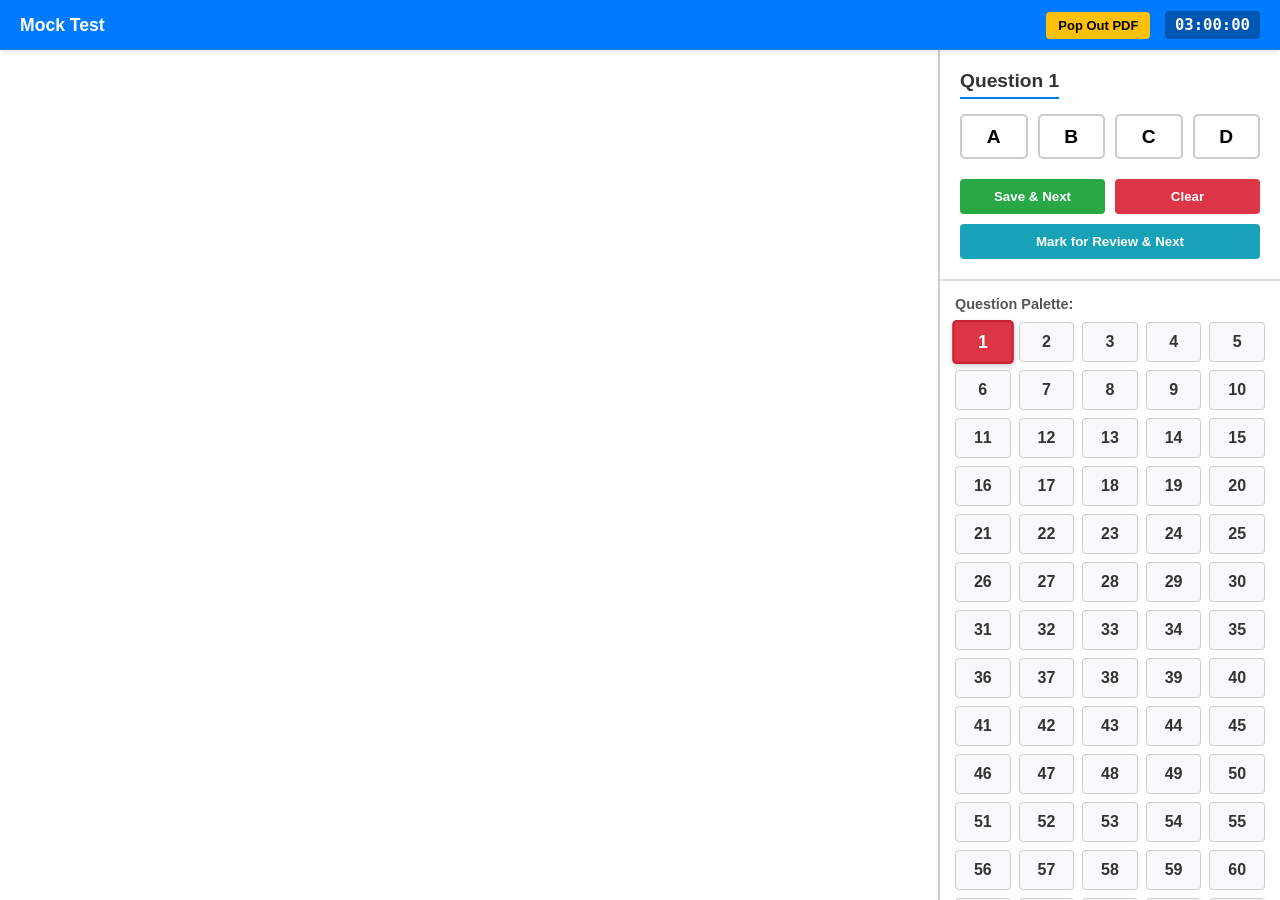
==== simulator.html @ 6d9aa61a "Update simulator.html" ====
<!DOCTYPE html>
<html lang="en">
<head>
    <meta charset="UTF-8">
    <meta name="viewport" content="width=device-width, initial-scale=1.0">
    <title>NTA CBT Simulator</title>
    <style>
        * { box-sizing: border-box; font-family: Arial, sans-serif; margin: 0; padding: 0; }
        body { display: flex; height: 100vh; background-color: #f4f4f4; overflow: hidden; }

        /* Top Header */
        .header { position: absolute; top: 0; width: 100%; height: 50px; background: #007bff; color: white; display: flex; justify-content: space-between; align-items: center; padding: 0 20px; z-index: 10; box-shadow: 0 2px 5px rgba(0,0,0,0.1); }
        .header-title { font-weight: bold; font-size: 1.1em; white-space: nowrap; overflow: hidden; text-overflow: ellipsis; max-width: 50%; }
        .timer { font-size: 1.2em; font-weight: bold; font-family: monospace; background: #0056b3; padding: 5px 10px; border-radius: 4px; }
        
        .failsafe-btn { background: #ffc107; color: #000; border: none; padding: 6px 12px; font-weight: bold; border-radius: 4px; text-decoration: none; font-size: 13px; margin-right: 10px; cursor: pointer; }
        .failsafe-btn:hover { background: #e0a800; }

        /* Main Workspace */
        .workspace { display: flex; width: 100%; margin-top: 50px; height: calc(100vh - 50px); }

        /* Left: PDF Viewer */
        .pdf-section { flex-grow: 1; display: flex; flex-direction: column; background: #fff; border-right: 2px solid #ccc; }
        iframe { flex-grow: 1; width: 100%; border: none; }

        /* Right: OMR & Palette */
        .omr-section { width: 340px; background: #eef2f5; display: flex; flex-direction: column; flex-shrink: 0; }
        
        /* Action Area (A, B, C, D) */
        .action-area { padding: 20px; background: #fff; border-bottom: 2px solid #ddd; }
        .question-label { font-size: 1.2em; font-weight: bold; margin-bottom: 15px; color: #333; border-bottom: 2px solid #007bff; padding-bottom: 5px; display: inline-block; }
        .options-grid { display: flex; gap: 10px; margin-bottom: 20px; }
        .option-btn { flex: 1; height: 45px; border: 2px solid #ccc; background: #fff; font-size: 1.2em; font-weight: bold; border-radius: 5px; cursor: pointer; transition: all 0.1s; }
        .option-btn:hover { background: #f0f0f0; }
        .option-btn.selected { background: #007bff; color: white; border-color: #0056b3; }

        /* Control Buttons */
        .controls { display: grid; grid-template-columns: 1fr 1fr; gap: 10px; }
        .btn { padding: 10px; border: none; font-weight: bold; border-radius: 4px; cursor: pointer; color: white; text-align: center; }
        .btn-save { background: #28a745; }
        .btn-save:hover { background: #218838; }
        .btn-clear { background: #dc3545; }
        .btn-clear:hover { background: #c82333; }
        .btn-review { background: #17a2b8; grid-column: span 2; }

        /* Question Palette */
        .palette-area { flex-grow: 1; overflow-y: auto; padding: 15px; background: #fff; }
        .palette-title { font-size: 0.9em; font-weight: bold; margin-bottom: 10px; color: #555; }
        .grid { display: grid; grid-template-columns: repeat(5, 1fr); gap: 8px; }
        
        .q-node { height: 40px; display: flex; align-items: center; justify-content: center; font-weight: bold; border-radius: 4px; cursor: pointer; border: 1px solid #ccc; background: #f8f9fa; color: #333; transition: transform 0.1s; }
        .q-node:hover { background: #e2e6ea; }
        .q-node.active { border: 2px solid #000; transform: scale(1.1); box-shadow: 0 2px 5px rgba(0,0,0,0.2); }
        
        /* NTA Colors */
        .q-node.answered { background: #28a745; color: white; border-color: #218838; }
        .q-node.not-answered { background: #dc3545; color: white; border-color: #c82333; }
        .q-node.review { background: #6f42c1; color: white; border-color: #59339d; }
        .q-node.answered-review { background: #6f42c1; color: white; border-color: #59339d; position: relative; }
        .q-node.answered-review::after { content: "✓"; position: absolute; bottom: -5px; right: -5px; background: #28a745; border-radius: 50%; font-size: 10px; width: 14px; height: 14px; display: flex; align-items: center; justify-content: center; }

    </style>
</head>
<body>

    <!-- Top Bar -->
    <div class="header">
        <div class="header-title" id="test-title">Loading...</div>
        <div>
            <a id="new-tab-btn" class="failsafe-btn" href="#" target="_blank">Pop Out PDF</a>
            <button id="toggle-key-btn" class="failsafe-btn" onclick="togglePdf()">Show Solutions</button>
            <span class="timer" id="timer">03:00:00</span>
        </div>
    </div>

    <div class="workspace">
        <!-- Left: Paper -->
        <div class="pdf-section">
            <iframe id="pdf-frame" src=""></iframe>
        </div>

        <!-- Right: OMR Panel -->
        <div class="omr-section">
            
            <div class="action-area">
                <div class="question-label" id="current-q-label">Question 1</div>
                
                <div class="options-grid" id="options-container">
                    <button class="option-btn" onclick="selectOption('A')">A</button>
                    <button class="option-btn" onclick="selectOption('B')">B</button>
                    <button class="option-btn" onclick="selectOption('C')">C</button>
                    <button class="option-btn" onclick="selectOption('D')">D</button>
                </div>

                <div class="controls">
                    <button class="btn btn-save" onclick="saveNext()">Save & Next</button>
                    <button class="btn btn-clear" onclick="clearResponse()">Clear</button>
                    <button class="btn btn-review" onclick="markReview()">Mark for Review & Next</button>
                </div>
            </div>

            <div class="palette-area">
                <div class="palette-title">Question Palette:</div>
                <div class="grid" id="palette">
                    <!-- Javascript generates buttons here -->
                </div>
            </div>

        </div>
    </div>

    <script>
        // 1. Grab URLs from index.html
        const urlParams = new URLSearchParams(window.location.search);
        const qUrl = urlParams.get('qUrl') || '';
        const aUrl = urlParams.get('aUrl') || '';
        document.getElementById('test-title').innerText = urlParams.get('title') || 'Mock Test';

        let isShowingKey = false;
        let activeQ = 1;
        const totalQ = 90; // Standard JEE Length
        let userAnswers = {}; // Stores { questionNumber: 'A', status: 'answered' }

        // Initialize PDF
        window.onload = function() {
            const pdfFrame = document.getElementById('pdf-frame');
            const newTabBtn = document.getElementById('new-tab-btn');
            const toggleBtn = document.getElementById('toggle-key-btn');

            let initialSrc = qUrl || aUrl;
            pdfFrame.src = initialSrc;
            newTabBtn.href = initialSrc;

            if(qUrl && aUrl) {
                toggleBtn.style.display = 'inline-block';
            } else {
                toggleBtn.style.display = 'none';
            }

            buildPalette();
            goToQuestion(1);
        };

        function togglePdf() {
            const pdfFrame = document.getElementById('pdf-frame');
            const toggleBtn = document.getElementById('toggle-key-btn');
            const newTabBtn = document.getElementById('new-tab-btn');

            isShowingKey = !isShowingKey;
            let targetUrl = isShowingKey ? aUrl : qUrl;
            
            pdfFrame.src = targetUrl;
            newTabBtn.href = targetUrl;
            toggleBtn.innerText = isShowingKey ? "Back to Paper" : "Show Solutions";
        }

        // --- OMR ENGINE ---

        function buildPalette() {
            const palette = document.getElementById('palette');
            for(let i = 1; i <= totalQ; i++) {
                userAnswers[i] = { option: null, status: 'unvisited' };
                let btn = document.createElement('div');
                btn.className = 'q-node';
                btn.id = `qbtn-${i}`;
                btn.innerText = i;
                btn.onclick = () => goToQuestion(i);
                palette.appendChild(btn);
            }
        }

        function goToQuestion(num) {
            // Mark previous as 'not-answered' if it was merely visited
            if(userAnswers[activeQ].status === 'unvisited') {
                userAnswers[activeQ].status = 'not-answered';
                updateNodeUI(activeQ);
            }

            // Remove active state from old
            document.getElementById(`qbtn-${activeQ}`).classList.remove('active');
            
            // Set new active
            activeQ = num;
            document.getElementById(`qbtn-${activeQ}`).classList.add('active');
            document.getElementById('current-q-label').innerText = `Question ${num}`;

            // Restore options UI for this question
            const currentSelected = userAnswers[activeQ].option;
            document.querySelectorAll('.option-btn').forEach(btn => {
                if(btn.innerText === currentSelected) {
                    btn.classList.add('selected');
                } else {
                    btn.classList.remove('selected');
                }
            });
        }

        function selectOption(opt) {
            userAnswers[activeQ].option = opt;
            document.querySelectorAll('.option-btn').forEach(btn => {
                btn.classList.remove('selected');
                if(btn.innerText === opt) btn.classList.add('selected');
            });
        }

        function clearResponse() {
            userAnswers[activeQ].option = null;
            userAnswers[activeQ].status = 'not-answered';
            document.querySelectorAll('.option-btn').forEach(btn => btn.classList.remove('selected'));
            updateNodeUI(activeQ);
        }

        function saveNext() {
            if(userAnswers[activeQ].option) {
                userAnswers[activeQ].status = 'answered';
            } else {
                userAnswers[activeQ].status = 'not-answered';
            }
            updateNodeUI(activeQ);
            if(activeQ < totalQ) goToQuestion(activeQ + 1);
        }

        function markReview() {
            if(userAnswers[activeQ].option) {
                userAnswers[activeQ].status = 'answered-review';
            } else {
                userAnswers[activeQ].status = 'review';
            }
            updateNodeUI(activeQ);
            if(activeQ < totalQ) goToQuestion(activeQ + 1);
        }

        function updateNodeUI(num) {
            let node = document.getElementById(`qbtn-${num}`);
            node.className = `q-node active ${userAnswers[num].status}`;
        }
    </script>
</body>
</html>
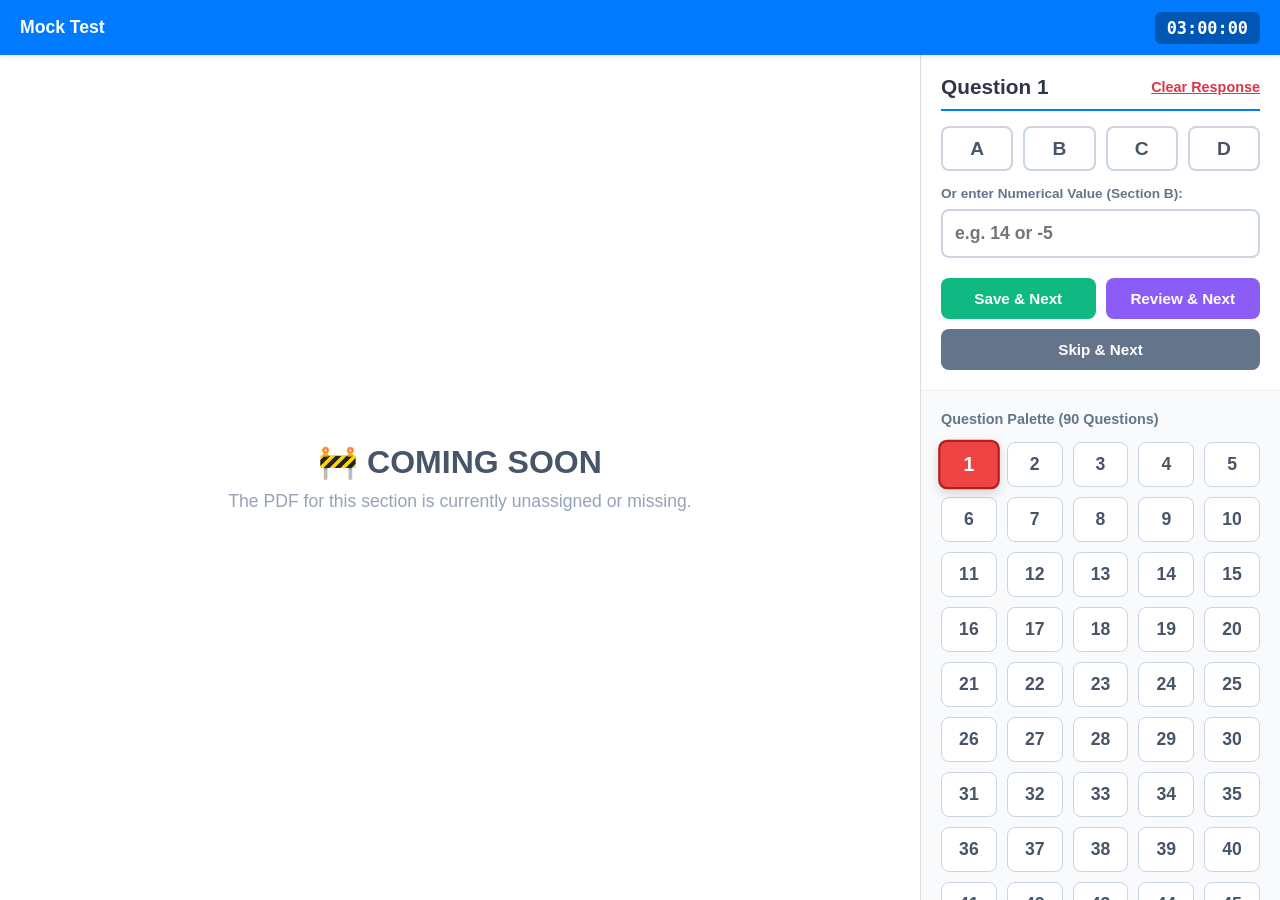
==== commit b07aff6e: "Update simulator.html" ====
--- a/simulator.html
+++ b/simulator.html
@@ -5,112 +5,129 @@
     <meta name="viewport" content="width=device-width, initial-scale=1.0">
     <title>NTA CBT Simulator</title>
     <style>
-        * { box-sizing: border-box; font-family: Arial, sans-serif; margin: 0; padding: 0; }
-        body { display: flex; height: 100vh; background-color: #f4f4f4; overflow: hidden; }
+        * { box-sizing: border-box; font-family: 'Segoe UI', Tahoma, sans-serif; margin: 0; padding: 0; }
+        body { display: flex; height: 100vh; background-color: #f4f6f8; overflow: hidden; }
 
         /* Top Header */
-        .header { position: absolute; top: 0; width: 100%; height: 50px; background: #007bff; color: white; display: flex; justify-content: space-between; align-items: center; padding: 0 20px; z-index: 10; box-shadow: 0 2px 5px rgba(0,0,0,0.1); }
-        .header-title { font-weight: bold; font-size: 1.1em; white-space: nowrap; overflow: hidden; text-overflow: ellipsis; max-width: 50%; }
-        .timer { font-size: 1.2em; font-weight: bold; font-family: monospace; background: #0056b3; padding: 5px 10px; border-radius: 4px; }
-        
-        .failsafe-btn { background: #ffc107; color: #000; border: none; padding: 6px 12px; font-weight: bold; border-radius: 4px; text-decoration: none; font-size: 13px; margin-right: 10px; cursor: pointer; }
-        .failsafe-btn:hover { background: #e0a800; }
-
-        /* Main Workspace */
-        .workspace { display: flex; width: 100%; margin-top: 50px; height: calc(100vh - 50px); }
+        .header { height: 55px; background: #007bff; color: white; display: flex; justify-content: space-between; align-items: center; padding: 0 20px; width: 100%; position: absolute; z-index: 10; box-shadow: 0 2px 4px rgba(0,0,0,0.1); }
+        .header-title { font-weight: 600; font-size: 1.1em; white-space: nowrap; overflow: hidden; text-overflow: ellipsis; max-width: 50%; }
+        .header-actions { display: flex; gap: 12px; align-items: center; }
+        .timer { font-size: 1.3em; font-weight: bold; font-family: monospace; background: #0056b3; padding: 6px 12px; border-radius: 6px; }
+        .btn-top { background: #ffc107; color: #000; border: none; padding: 8px 14px; font-weight: bold; border-radius: 6px; cursor: pointer; text-decoration: none; font-size: 13px; }
+        .btn-top:hover { background: #e0a800; }
+
+        /* Workspace */
+        .workspace { display: flex; width: 100%; margin-top: 55px; height: calc(100vh - 55px); }
 
         /* Left: PDF Viewer */
-        .pdf-section { flex-grow: 1; display: flex; flex-direction: column; background: #fff; border-right: 2px solid #ccc; }
-        iframe { flex-grow: 1; width: 100%; border: none; }
-
-        /* Right: OMR & Palette */
-        .omr-section { width: 340px; background: #eef2f5; display: flex; flex-direction: column; flex-shrink: 0; }
-        
-        /* Action Area (A, B, C, D) */
-        .action-area { padding: 20px; background: #fff; border-bottom: 2px solid #ddd; }
-        .question-label { font-size: 1.2em; font-weight: bold; margin-bottom: 15px; color: #333; border-bottom: 2px solid #007bff; padding-bottom: 5px; display: inline-block; }
-        .options-grid { display: flex; gap: 10px; margin-bottom: 20px; }
-        .option-btn { flex: 1; height: 45px; border: 2px solid #ccc; background: #fff; font-size: 1.2em; font-weight: bold; border-radius: 5px; cursor: pointer; transition: all 0.1s; }
-        .option-btn:hover { background: #f0f0f0; }
-        .option-btn.selected { background: #007bff; color: white; border-color: #0056b3; }
-
-        /* Control Buttons */
+        .pdf-section { flex-grow: 1; display: flex; flex-direction: column; background: #e9ecef; position: relative; }
+        iframe { flex-grow: 1; width: 100%; border: none; display: none; }
+        
+        /* The COMING SOON Fallback Screen */
+        #coming-soon { flex-grow: 1; display: flex; flex-direction: column; align-items: center; justify-content: center; background: #fff; text-align: center; padding: 20px; }
+        #coming-soon h2 { color: #475569; font-size: 2em; margin-bottom: 10px; }
+        #coming-soon p { color: #94a3b8; font-size: 1.1em; }
+
+        /* Right: OMR Panel */
+        .omr-section { width: 360px; background: #fff; display: flex; flex-direction: column; flex-shrink: 0; border-left: 1px solid #ddd; box-shadow: -2px 0 10px rgba(0,0,0,0.03); }
+        
+        .action-area { padding: 20px; border-bottom: 1px solid #eee; }
+        .q-header { display: flex; justify-content: space-between; align-items: center; margin-bottom: 15px; padding-bottom: 10px; border-bottom: 2px solid #007bff; }
+        .q-label { font-size: 1.3em; font-weight: bold; color: #2d3748; }
+        .clear-btn { background: none; border: none; color: #dc3545; cursor: pointer; font-weight: bold; font-size: 0.9em; text-decoration: underline; }
+
+        /* MCQ Options */
+        .options-grid { display: flex; gap: 10px; margin-bottom: 15px; }
+        .opt-btn { flex: 1; height: 45px; border: 2px solid #cbd5e1; background: #fff; font-size: 1.2em; font-weight: bold; border-radius: 8px; cursor: pointer; color: #475569; transition: 0.1s; }
+        .opt-btn.selected { background: #007bff; color: white; border-color: #007bff; box-shadow: 0 4px 10px rgba(0,123,255,0.3); }
+        
+        /* Numerical Input */
+        .numerical-input-group { display: flex; flex-direction: column; gap: 8px; margin-bottom: 20px; }
+        .numerical-input-group label { font-size: 0.85em; font-weight: 600; color: #64748b; }
+        .num-input { padding: 12px; font-size: 1.1em; border: 2px solid #cbd5e1; border-radius: 8px; outline: none; font-weight: bold; }
+        .num-input:focus { border-color: #007bff; }
+
+        /* Main Controls */
         .controls { display: grid; grid-template-columns: 1fr 1fr; gap: 10px; }
-        .btn { padding: 10px; border: none; font-weight: bold; border-radius: 4px; cursor: pointer; color: white; text-align: center; }
-        .btn-save { background: #28a745; }
-        .btn-save:hover { background: #218838; }
-        .btn-clear { background: #dc3545; }
-        .btn-clear:hover { background: #c82333; }
-        .btn-review { background: #17a2b8; grid-column: span 2; }
+        .btn-action { padding: 12px; border: none; font-weight: bold; border-radius: 8px; cursor: pointer; color: white; font-size: 0.95em; transition: 0.1s; }
+        .btn-save { background: #10b981; }
+        .btn-review { background: #8b5cf6; }
+        .btn-next { background: #64748b; grid-column: span 2; }
 
         /* Question Palette */
-        .palette-area { flex-grow: 1; overflow-y: auto; padding: 15px; background: #fff; }
-        .palette-title { font-size: 0.9em; font-weight: bold; margin-bottom: 10px; color: #555; }
-        .grid { display: grid; grid-template-columns: repeat(5, 1fr); gap: 8px; }
-        
-        .q-node { height: 40px; display: flex; align-items: center; justify-content: center; font-weight: bold; border-radius: 4px; cursor: pointer; border: 1px solid #ccc; background: #f8f9fa; color: #333; transition: transform 0.1s; }
-        .q-node:hover { background: #e2e6ea; }
-        .q-node.active { border: 2px solid #000; transform: scale(1.1); box-shadow: 0 2px 5px rgba(0,0,0,0.2); }
-        
-        /* NTA Colors */
-        .q-node.answered { background: #28a745; color: white; border-color: #218838; }
-        .q-node.not-answered { background: #dc3545; color: white; border-color: #c82333; }
-        .q-node.review { background: #6f42c1; color: white; border-color: #59339d; }
-        .q-node.answered-review { background: #6f42c1; color: white; border-color: #59339d; position: relative; }
-        .q-node.answered-review::after { content: "✓"; position: absolute; bottom: -5px; right: -5px; background: #28a745; border-radius: 50%; font-size: 10px; width: 14px; height: 14px; display: flex; align-items: center; justify-content: center; }
-
+        .palette-area { flex-grow: 1; overflow-y: auto; padding: 20px; background: #f8fafc; }
+        .palette-title { font-size: 0.9em; font-weight: bold; margin-bottom: 15px; color: #64748b; }
+        .grid { display: grid; grid-template-columns: repeat(5, 1fr); gap: 10px; }
+        
+        .q-node { height: 45px; display: flex; align-items: center; justify-content: center; font-weight: bold; border-radius: 8px; cursor: pointer; border: 1px solid #cbd5e1; background: #fff; color: #475569; transition: transform 0.1s; font-size: 1.1em; }
+        .q-node.active { border: 2px solid #0f172a; transform: scale(1.1); box-shadow: 0 4px 10px rgba(0,0,0,0.15); }
+        
+        /* NTA Status Colors */
+        .q-node.ans { background: #10b981; color: white; border-color: #059669; }
+        .q-node.not-ans { background: #ef4444; color: white; border-color: #b91c1c; }
+        .q-node.rev { background: #8b5cf6; color: white; border-color: #7c3aed; }
+        .q-node.ans-rev { background: #8b5cf6; color: white; border-color: #7c3aed; position: relative; }
+        .q-node.ans-rev::after { content: "✓"; position: absolute; bottom: -6px; right: -6px; background: #10b981; border-radius: 50%; font-size: 10px; width: 16px; height: 16px; display: flex; align-items: center; justify-content: center; border: 2px solid #fff; }
     </style>
 </head>
 <body>
 
-    <!-- Top Bar -->
     <div class="header">
-        <div class="header-title" id="test-title">Loading...</div>
-        <div>
-            <a id="new-tab-btn" class="failsafe-btn" href="#" target="_blank">Pop Out PDF</a>
-            <button id="toggle-key-btn" class="failsafe-btn" onclick="togglePdf()">Show Solutions</button>
+        <div class="header-title" id="test-title">JEE Simulator</div>
+        <div class="header-actions">
+            <a id="new-tab-btn" class="btn-top" href="#" target="_blank">Pop-out Paper</a>
+            <button id="toggle-key-btn" class="btn-top" onclick="togglePdf()">Show Solutions</button>
             <span class="timer" id="timer">03:00:00</span>
         </div>
     </div>
 
     <div class="workspace">
-        <!-- Left: Paper -->
         <div class="pdf-section">
+            <!-- Fallback UI -->
+            <div id="coming-soon">
+                <h2>🚧 COMING SOON</h2>
+                <p id="missing-text">The PDF for this section is currently unassigned or missing.</p>
+            </div>
+            <!-- Standard UI -->
             <iframe id="pdf-frame" src=""></iframe>
         </div>
 
-        <!-- Right: OMR Panel -->
         <div class="omr-section">
-            
             <div class="action-area">
-                <div class="question-label" id="current-q-label">Question 1</div>
+                <div class="q-header">
+                    <div class="q-label" id="current-q-label">Q. 1</div>
+                    <button class="clear-btn" onclick="clearResponse()">Clear Response</button>
+                </div>
                 
+                <!-- MCQ -->
                 <div class="options-grid" id="options-container">
-                    <button class="option-btn" onclick="selectOption('A')">A</button>
-                    <button class="option-btn" onclick="selectOption('B')">B</button>
-                    <button class="option-btn" onclick="selectOption('C')">C</button>
-                    <button class="option-btn" onclick="selectOption('D')">D</button>
+                    <button class="opt-btn" onclick="setMCQ('A')">A</button>
+                    <button class="opt-btn" onclick="setMCQ('B')">B</button>
+                    <button class="opt-btn" onclick="setMCQ('C')">C</button>
+                    <button class="opt-btn" onclick="setMCQ('D')">D</button>
+                </div>
+
+                <!-- Numerical -->
+                <div class="numerical-input-group">
+                    <label>Or enter Numerical Value (Section B):</label>
+                    <input type="number" id="num-input" class="num-input" placeholder="e.g. 14 or -5" oninput="setNum(this.value)">
                 </div>
 
                 <div class="controls">
-                    <button class="btn btn-save" onclick="saveNext()">Save & Next</button>
-                    <button class="btn btn-clear" onclick="clearResponse()">Clear</button>
-                    <button class="btn btn-review" onclick="markReview()">Mark for Review & Next</button>
+                    <button class="btn-action btn-save" onclick="save(true, false)">Save & Next</button>
+                    <button class="btn-action btn-review" onclick="save(false, true)">Review & Next</button>
+                    <button class="btn-action btn-next" onclick="nextSkip()">Skip & Next</button>
                 </div>
             </div>
 
             <div class="palette-area">
-                <div class="palette-title">Question Palette:</div>
-                <div class="grid" id="palette">
-                    <!-- Javascript generates buttons here -->
-                </div>
+                <div class="palette-title">Question Palette (90 Questions)</div>
+                <div class="grid" id="palette"></div>
             </div>
-
         </div>
     </div>
 
     <script>
-        // 1. Grab URLs from index.html
         const urlParams = new URLSearchParams(window.location.search);
         const qUrl = urlParams.get('qUrl') || '';
         const aUrl = urlParams.get('aUrl') || '';
@@ -118,121 +135,128 @@
 
         let isShowingKey = false;
         let activeQ = 1;
-        const totalQ = 90; // Standard JEE Length
-        let userAnswers = {}; // Stores { questionNumber: 'A', status: 'answered' }
-
-        // Initialize PDF
+        const totalQ = 90;
+        let data = {}; 
+
         window.onload = function() {
-            const pdfFrame = document.getElementById('pdf-frame');
+            // Load whichever URL exists first
+            loadIframe(qUrl || aUrl);
+
+            // Hide toggle button if we don't have BOTH URLs
+            if(!qUrl || !aUrl) {
+                document.getElementById('toggle-key-btn').style.display = 'none';
+            }
+
+            for(let i=1; i<=totalQ; i++) data[i] = { ans: null, status: 'unvisited' };
+            buildPalette();
+            loadQ(1);
+        };
+
+        // --- NEW FAILSAFE IFRAME LOADER ---
+        function loadIframe(url) {
+            const frame = document.getElementById('pdf-frame');
+            const placeholder = document.getElementById('coming-soon');
             const newTabBtn = document.getElementById('new-tab-btn');
-            const toggleBtn = document.getElementById('toggle-key-btn');
-
-            let initialSrc = qUrl || aUrl;
-            pdfFrame.src = initialSrc;
-            newTabBtn.href = initialSrc;
-
-            if(qUrl && aUrl) {
-                toggleBtn.style.display = 'inline-block';
+
+            if (url && url.trim() !== '' && url !== 'null' && url !== 'undefined') {
+                frame.src = url;
+                frame.style.display = 'block';
+                placeholder.style.display = 'none';
+                newTabBtn.href = url;
+                newTabBtn.style.display = 'inline-block';
             } else {
-                toggleBtn.style.display = 'none';
-            }
-
-            buildPalette();
-            goToQuestion(1);
-        };
+                frame.src = ''; // Prevents 404 Error
+                frame.style.display = 'none';
+                placeholder.style.display = 'flex';
+                newTabBtn.style.display = 'none';
+            }
+        }
 
         function togglePdf() {
-            const pdfFrame = document.getElementById('pdf-frame');
-            const toggleBtn = document.getElementById('toggle-key-btn');
-            const newTabBtn = document.getElementById('new-tab-btn');
-
             isShowingKey = !isShowingKey;
             let targetUrl = isShowingKey ? aUrl : qUrl;
             
-            pdfFrame.src = targetUrl;
-            newTabBtn.href = targetUrl;
-            toggleBtn.innerText = isShowingKey ? "Back to Paper" : "Show Solutions";
-        }
-
-        // --- OMR ENGINE ---
+            loadIframe(targetUrl);
+            
+            let btnText = isShowingKey ? "Back to Paper" : "Show Solutions";
+            document.getElementById('toggle-key-btn').innerText = btnText;
+            
+            let msg = isShowingKey ? "Solution Key" : "Question Paper";
+            document.getElementById('missing-text').innerText = `The ${msg} for this test is currently unassigned or missing.`;
+        }
 
         function buildPalette() {
-            const palette = document.getElementById('palette');
-            for(let i = 1; i <= totalQ; i++) {
-                userAnswers[i] = { option: null, status: 'unvisited' };
+            const pal = document.getElementById('palette');
+            for(let i=1; i<=totalQ; i++) {
                 let btn = document.createElement('div');
                 btn.className = 'q-node';
                 btn.id = `qbtn-${i}`;
                 btn.innerText = i;
-                btn.onclick = () => goToQuestion(i);
-                palette.appendChild(btn);
-            }
-        }
-
-        function goToQuestion(num) {
-            // Mark previous as 'not-answered' if it was merely visited
-            if(userAnswers[activeQ].status === 'unvisited') {
-                userAnswers[activeQ].status = 'not-answered';
-                updateNodeUI(activeQ);
-            }
-
-            // Remove active state from old
+                btn.onclick = () => loadQ(i);
+                pal.appendChild(btn);
+            }
+        }
+
+        function loadQ(num) {
+            if(data[activeQ].status === 'unvisited') updateStatus(activeQ, 'not-ans');
             document.getElementById(`qbtn-${activeQ}`).classList.remove('active');
             
-            // Set new active
             activeQ = num;
             document.getElementById(`qbtn-${activeQ}`).classList.add('active');
             document.getElementById('current-q-label').innerText = `Question ${num}`;
 
-            // Restore options UI for this question
-            const currentSelected = userAnswers[activeQ].option;
-            document.querySelectorAll('.option-btn').forEach(btn => {
-                if(btn.innerText === currentSelected) {
-                    btn.classList.add('selected');
+            document.querySelectorAll('.opt-btn').forEach(b => b.classList.remove('selected'));
+            document.getElementById('num-input').value = '';
+
+            let ans = data[activeQ].ans;
+            if (ans) {
+                if (['A','B','C','D'].includes(ans)) {
+                    document.querySelectorAll('.opt-btn').forEach(b => { if(b.innerText === ans) b.classList.add('selected'); });
                 } else {
-                    btn.classList.remove('selected');
+                    document.getElementById('num-input').value = ans;
                 }
+            }
+        }
+
+        function setMCQ(opt) {
+            data[activeQ].ans = opt;
+            document.getElementById('num-input').value = ''; 
+            document.querySelectorAll('.opt-btn').forEach(b => {
+                b.classList.toggle('selected', b.innerText === opt);
             });
         }
 
-        function selectOption(opt) {
-            userAnswers[activeQ].option = opt;
-            document.querySelectorAll('.option-btn').forEach(btn => {
-                btn.classList.remove('selected');
-                if(btn.innerText === opt) btn.classList.add('selected');
-            });
+        function setNum(val) {
+            data[activeQ].ans = val.toString() || null;
+            document.querySelectorAll('.opt-btn').forEach(b => b.classList.remove('selected'));
         }
 
         function clearResponse() {
-            userAnswers[activeQ].option = null;
-            userAnswers[activeQ].status = 'not-answered';
-            document.querySelectorAll('.option-btn').forEach(btn => btn.classList.remove('selected'));
-            updateNodeUI(activeQ);
-        }
-
-        function saveNext() {
-            if(userAnswers[activeQ].option) {
-                userAnswers[activeQ].status = 'answered';
-            } else {
-                userAnswers[activeQ].status = 'not-answered';
-            }
-            updateNodeUI(activeQ);
-            if(activeQ < totalQ) goToQuestion(activeQ + 1);
-        }
-
-        function markReview() {
-            if(userAnswers[activeQ].option) {
-                userAnswers[activeQ].status = 'answered-review';
-            } else {
-                userAnswers[activeQ].status = 'review';
-            }
-            updateNodeUI(activeQ);
-            if(activeQ < totalQ) goToQuestion(activeQ + 1);
-        }
-
-        function updateNodeUI(num) {
-            let node = document.getElementById(`qbtn-${num}`);
-            node.className = `q-node active ${userAnswers[num].status}`;
+            data[activeQ].ans = null;
+            updateStatus(activeQ, 'not-ans');
+            loadQ(activeQ); 
+        }
+
+        function save(isSave, isReview) {
+            let hasAns = data[activeQ].ans !== null && data[activeQ].ans !== "";
+            let status = 'not-ans';
+            
+            if (isSave && hasAns) status = 'ans';
+            if (isReview && !hasAns) status = 'rev';
+            if (isReview && hasAns) status = 'ans-rev';
+
+            updateStatus(activeQ, status);
+            if(activeQ < totalQ) loadQ(activeQ + 1);
+        }
+
+        function nextSkip() {
+            if(data[activeQ].status === 'unvisited') updateStatus(activeQ, 'not-ans');
+            if(activeQ < totalQ) loadQ(activeQ + 1);
+        }
+
+        function updateStatus(num, status) {
+            data[num].status = status;
+            document.getElementById(`qbtn-${num}`).className = `q-node active ${status}`;
         }
     </script>
 </body>
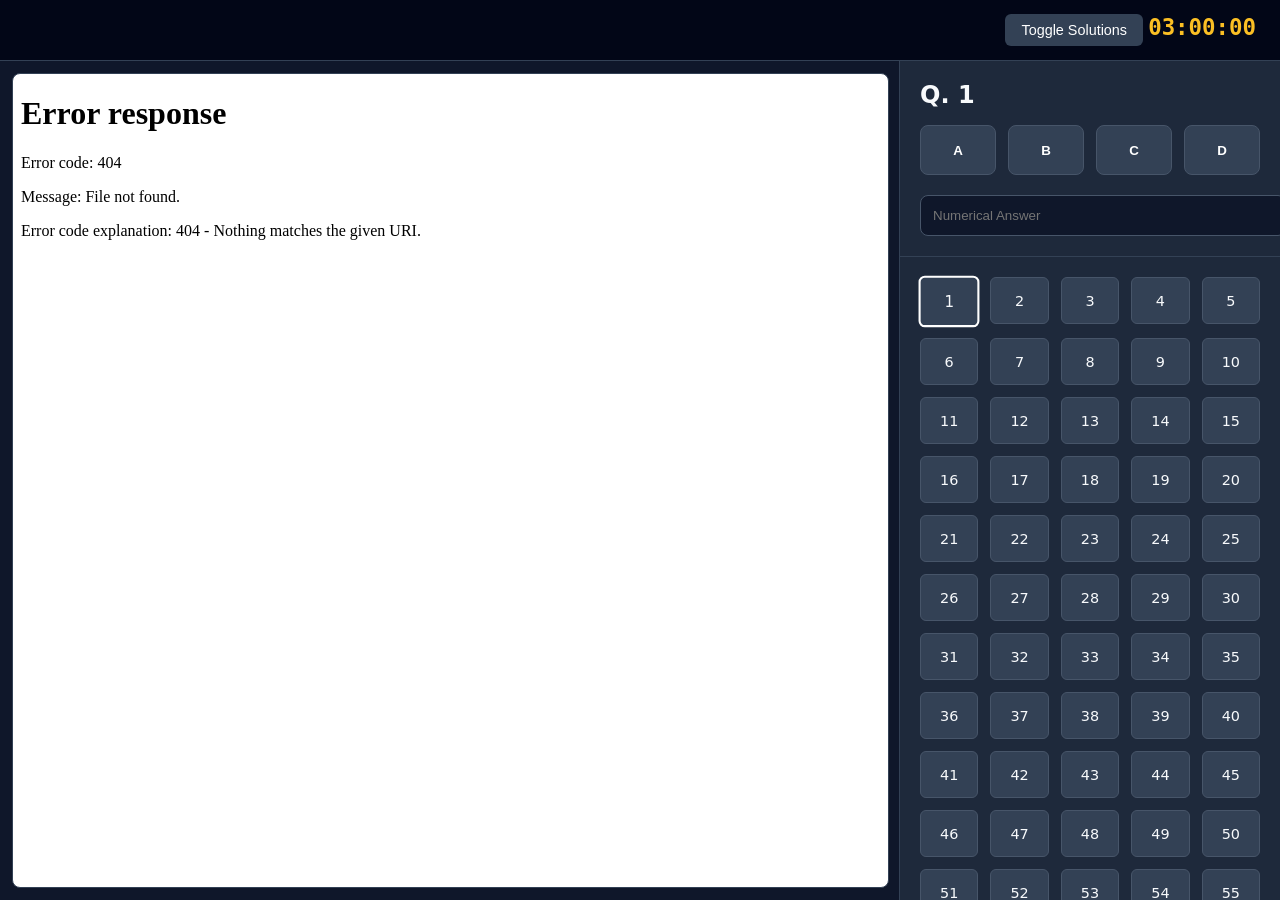
==== commit c5bb19bb: "Update simulator.html" ====
--- a/simulator.html
+++ b/simulator.html
@@ -2,262 +2,109 @@
 <html lang="en">
 <head>
     <meta charset="UTF-8">
-    <meta name="viewport" content="width=device-width, initial-scale=1.0">
-    <title>NTA CBT Simulator</title>
+    <title>JEE Exam Simulator</title>
     <style>
-        * { box-sizing: border-box; font-family: 'Segoe UI', Tahoma, sans-serif; margin: 0; padding: 0; }
-        body { display: flex; height: 100vh; background-color: #f4f6f8; overflow: hidden; }
+        :root {
+            --bg: #0f172a; --panel: #1e293b; --text: #f8fafc;
+            --accent: #3b82f6; --success: #10b981; --review: #8b5cf6; --danger: #ef4444;
+        }
+        body { margin: 0; font-family: 'Inter', system-ui, sans-serif; background: var(--bg); color: var(--text); height: 100vh; display: flex; flex-direction: column; }
 
-        /* Top Header */
-        .header { height: 55px; background: #007bff; color: white; display: flex; justify-content: space-between; align-items: center; padding: 0 20px; width: 100%; position: absolute; z-index: 10; box-shadow: 0 2px 4px rgba(0,0,0,0.1); }
-        .header-title { font-weight: 600; font-size: 1.1em; white-space: nowrap; overflow: hidden; text-overflow: ellipsis; max-width: 50%; }
-        .header-actions { display: flex; gap: 12px; align-items: center; }
-        .timer { font-size: 1.3em; font-weight: bold; font-family: monospace; background: #0056b3; padding: 6px 12px; border-radius: 6px; }
-        .btn-top { background: #ffc107; color: #000; border: none; padding: 8px 14px; font-weight: bold; border-radius: 6px; cursor: pointer; text-decoration: none; font-size: 13px; }
-        .btn-top:hover { background: #e0a800; }
+        /* Header */
+        .header { height: 60px; background: #020617; display: flex; align-items: center; justify-content: space-between; padding: 0 24px; border-bottom: 1px solid #334155; }
+        .test-title { font-size: 1.1rem; font-weight: 600; color: #cbd5e1; }
+        .timer { font-family: monospace; font-size: 1.4rem; color: #fbbf24; font-weight: bold; }
+        .btn-top { background: #334155; border: none; color: white; padding: 8px 16px; border-radius: 6px; cursor: pointer; font-size: 0.9rem; margin-left: 10px; }
 
         /* Workspace */
-        .workspace { display: flex; width: 100%; margin-top: 55px; height: calc(100vh - 55px); }
+        .main-wrapper { display: flex; flex: 1; overflow: hidden; }
+        .pdf-area { flex: 1; padding: 12px; display: flex; flex-direction: column; }
+        #pdf-frame { width: 100%; height: 100%; border-radius: 8px; border: 1px solid #334155; background: #fff; }
 
-        /* Left: PDF Viewer */
-        .pdf-section { flex-grow: 1; display: flex; flex-direction: column; background: #e9ecef; position: relative; }
-        iframe { flex-grow: 1; width: 100%; border: none; display: none; }
-        
-        /* The COMING SOON Fallback Screen */
-        #coming-soon { flex-grow: 1; display: flex; flex-direction: column; align-items: center; justify-content: center; background: #fff; text-align: center; padding: 20px; }
-        #coming-soon h2 { color: #475569; font-size: 2em; margin-bottom: 10px; }
-        #coming-soon p { color: #94a3b8; font-size: 1.1em; }
+        /* Sidebar UI */
+        .sidebar { width: 380px; background: var(--panel); border-left: 1px solid #334155; display: flex; flex-direction: column; }
+        .q-nav { padding: 20px; border-bottom: 1px solid #334155; }
+        .q-label { font-size: 1.5rem; font-weight: 700; margin-bottom: 16px; }
+        .options-box { display: flex; gap: 12px; margin-bottom: 20px; }
+        .opt-btn { flex: 1; height: 50px; border-radius: 8px; border: 1px solid #475569; background: #334155; color: white; font-weight: 600; cursor: pointer; }
+        .opt-btn.selected { background: var(--accent); border-color: var(--accent); }
 
-        /* Right: OMR Panel */
-        .omr-section { width: 360px; background: #fff; display: flex; flex-direction: column; flex-shrink: 0; border-left: 1px solid #ddd; box-shadow: -2px 0 10px rgba(0,0,0,0.03); }
-        
-        .action-area { padding: 20px; border-bottom: 1px solid #eee; }
-        .q-header { display: flex; justify-content: space-between; align-items: center; margin-bottom: 15px; padding-bottom: 10px; border-bottom: 2px solid #007bff; }
-        .q-label { font-size: 1.3em; font-weight: bold; color: #2d3748; }
-        .clear-btn { background: none; border: none; color: #dc3545; cursor: pointer; font-weight: bold; font-size: 0.9em; text-decoration: underline; }
-
-        /* MCQ Options */
-        .options-grid { display: flex; gap: 10px; margin-bottom: 15px; }
-        .opt-btn { flex: 1; height: 45px; border: 2px solid #cbd5e1; background: #fff; font-size: 1.2em; font-weight: bold; border-radius: 8px; cursor: pointer; color: #475569; transition: 0.1s; }
-        .opt-btn.selected { background: #007bff; color: white; border-color: #007bff; box-shadow: 0 4px 10px rgba(0,123,255,0.3); }
-        
-        /* Numerical Input */
-        .numerical-input-group { display: flex; flex-direction: column; gap: 8px; margin-bottom: 20px; }
-        .numerical-input-group label { font-size: 0.85em; font-weight: 600; color: #64748b; }
-        .num-input { padding: 12px; font-size: 1.1em; border: 2px solid #cbd5e1; border-radius: 8px; outline: none; font-weight: bold; }
-        .num-input:focus { border-color: #007bff; }
-
-        /* Main Controls */
-        .controls { display: grid; grid-template-columns: 1fr 1fr; gap: 10px; }
-        .btn-action { padding: 12px; border: none; font-weight: bold; border-radius: 8px; cursor: pointer; color: white; font-size: 0.95em; transition: 0.1s; }
-        .btn-save { background: #10b981; }
-        .btn-review { background: #8b5cf6; }
-        .btn-next { background: #64748b; grid-column: span 2; }
-
-        /* Question Palette */
-        .palette-area { flex-grow: 1; overflow-y: auto; padding: 20px; background: #f8fafc; }
-        .palette-title { font-size: 0.9em; font-weight: bold; margin-bottom: 15px; color: #64748b; }
-        .grid { display: grid; grid-template-columns: repeat(5, 1fr); gap: 10px; }
-        
-        .q-node { height: 45px; display: flex; align-items: center; justify-content: center; font-weight: bold; border-radius: 8px; cursor: pointer; border: 1px solid #cbd5e1; background: #fff; color: #475569; transition: transform 0.1s; font-size: 1.1em; }
-        .q-node.active { border: 2px solid #0f172a; transform: scale(1.1); box-shadow: 0 4px 10px rgba(0,0,0,0.15); }
-        
-        /* NTA Status Colors */
-        .q-node.ans { background: #10b981; color: white; border-color: #059669; }
-        .q-node.not-ans { background: #ef4444; color: white; border-color: #b91c1c; }
-        .q-node.rev { background: #8b5cf6; color: white; border-color: #7c3aed; }
-        .q-node.ans-rev { background: #8b5cf6; color: white; border-color: #7c3aed; position: relative; }
-        .q-node.ans-rev::after { content: "✓"; position: absolute; bottom: -6px; right: -6px; background: #10b981; border-radius: 50%; font-size: 10px; width: 16px; height: 16px; display: flex; align-items: center; justify-content: center; border: 2px solid #fff; }
+        .palette { flex: 1; overflow-y: auto; padding: 20px; display: grid; grid-template-columns: repeat(5, 1fr); gap: 12px; align-content: start; }
+        .q-node { height: 45px; display: flex; align-items: center; justify-content: center; background: #334155; border-radius: 6px; cursor: pointer; font-size: 0.9rem; border: 1px solid #475569; }
+        .q-node.active { border: 2px solid white; transform: scale(1.05); }
+        .q-node.ans { background: var(--success); }
+        .q-node.rev { background: var(--review); }
     </style>
 </head>
 <body>
 
     <div class="header">
-        <div class="header-title" id="test-title">JEE Simulator</div>
-        <div class="header-actions">
-            <a id="new-tab-btn" class="btn-top" href="#" target="_blank">Pop-out Paper</a>
-            <button id="toggle-key-btn" class="btn-top" onclick="togglePdf()">Show Solutions</button>
+        <div class="test-title" id="test-title">Loading Exam...</div>
+        <div>
+            <button class="btn-top" onclick="togglePdf()">Toggle Solutions</button>
             <span class="timer" id="timer">03:00:00</span>
         </div>
     </div>
 
-    <div class="workspace">
-        <div class="pdf-section">
-            <!-- Fallback UI -->
-            <div id="coming-soon">
-                <h2>🚧 COMING SOON</h2>
-                <p id="missing-text">The PDF for this section is currently unassigned or missing.</p>
+    <div class="main-wrapper">
+        <div class="pdf-area">
+            <iframe id="pdf-frame"></iframe>
+        </div>
+        <div class="sidebar">
+            <div class="q-nav">
+                <div class="q-label" id="current-q">Q. 1</div>
+                <div class="options-box">
+                    <button class="opt-btn" onclick="setOpt('A')">A</button>
+                    <button class="opt-btn" onclick="setOpt('B')">B</button>
+                    <button class="opt-btn" onclick="setOpt('C')">C</button>
+                    <button class="opt-btn" onclick="setOpt('D')">D</button>
+                </div>
+                <input type="number" id="num-input" placeholder="Numerical Answer" style="width:100%; padding: 12px; border-radius: 8px; border:1px solid #475569; background:#0f172a; color:white;">
             </div>
-            <!-- Standard UI -->
-            <iframe id="pdf-frame" src=""></iframe>
-        </div>
-
-        <div class="omr-section">
-            <div class="action-area">
-                <div class="q-header">
-                    <div class="q-label" id="current-q-label">Q. 1</div>
-                    <button class="clear-btn" onclick="clearResponse()">Clear Response</button>
-                </div>
-                
-                <!-- MCQ -->
-                <div class="options-grid" id="options-container">
-                    <button class="opt-btn" onclick="setMCQ('A')">A</button>
-                    <button class="opt-btn" onclick="setMCQ('B')">B</button>
-                    <button class="opt-btn" onclick="setMCQ('C')">C</button>
-                    <button class="opt-btn" onclick="setMCQ('D')">D</button>
-                </div>
-
-                <!-- Numerical -->
-                <div class="numerical-input-group">
-                    <label>Or enter Numerical Value (Section B):</label>
-                    <input type="number" id="num-input" class="num-input" placeholder="e.g. 14 or -5" oninput="setNum(this.value)">
-                </div>
-
-                <div class="controls">
-                    <button class="btn-action btn-save" onclick="save(true, false)">Save & Next</button>
-                    <button class="btn-action btn-review" onclick="save(false, true)">Review & Next</button>
-                    <button class="btn-action btn-next" onclick="nextSkip()">Skip & Next</button>
-                </div>
-            </div>
-
-            <div class="palette-area">
-                <div class="palette-title">Question Palette (90 Questions)</div>
-                <div class="grid" id="palette"></div>
-            </div>
+            <div class="palette" id="palette"></div>
         </div>
     </div>
 
     <script>
-        const urlParams = new URLSearchParams(window.location.search);
-        const qUrl = urlParams.get('qUrl') || '';
-        const aUrl = urlParams.get('aUrl') || '';
-        document.getElementById('test-title').innerText = urlParams.get('title') || 'Mock Test';
+        // Setup state
+        const params = new URLSearchParams(window.location.search);
+        const qUrl = params.get('qUrl'), aUrl = params.get('aUrl');
+        document.getElementById('test-title').innerText = params.get('title');
+        document.getElementById('pdf-frame').src = qUrl;
+        
+        let activeQ = 1, state = Array(91).fill(null).map(() => ({ans: null, status: 'unvisited'}));
 
-        let isShowingKey = false;
-        let activeQ = 1;
-        const totalQ = 90;
-        let data = {}; 
+        // Build Palette
+        const pal = document.getElementById('palette');
+        for(let i=1; i<=90; i++) {
+            let div = document.createElement('div');
+            div.className = 'q-node';
+            div.id = `q-${i}`;
+            div.innerText = i;
+            div.onclick = () => jump(i);
+            pal.appendChild(div);
+        }
 
-        window.onload = function() {
-            // Load whichever URL exists first
-            loadIframe(qUrl || aUrl);
+        function jump(i) {
+            document.getElementById(`q-${activeQ}`).classList.remove('active');
+            activeQ = i;
+            document.getElementById(`q-${activeQ}`).classList.add('active');
+            document.getElementById('current-q').innerText = `Q. ${i}`;
+        }
 
-            // Hide toggle button if we don't have BOTH URLs
-            if(!qUrl || !aUrl) {
-                document.getElementById('toggle-key-btn').style.display = 'none';
-            }
-
-            for(let i=1; i<=totalQ; i++) data[i] = { ans: null, status: 'unvisited' };
-            buildPalette();
-            loadQ(1);
-        };
-
-        // --- NEW FAILSAFE IFRAME LOADER ---
-        function loadIframe(url) {
-            const frame = document.getElementById('pdf-frame');
-            const placeholder = document.getElementById('coming-soon');
-            const newTabBtn = document.getElementById('new-tab-btn');
-
-            if (url && url.trim() !== '' && url !== 'null' && url !== 'undefined') {
-                frame.src = url;
-                frame.style.display = 'block';
-                placeholder.style.display = 'none';
-                newTabBtn.href = url;
-                newTabBtn.style.display = 'inline-block';
-            } else {
-                frame.src = ''; // Prevents 404 Error
-                frame.style.display = 'none';
-                placeholder.style.display = 'flex';
-                newTabBtn.style.display = 'none';
-            }
+        function setOpt(o) {
+            state[activeQ].ans = o;
+            state[activeQ].status = 'ans';
+            document.querySelectorAll('.opt-btn').forEach(b => b.classList.toggle('selected', b.innerText === o));
+            document.getElementById(`q-${activeQ}`).className = 'q-node active ans';
         }
 
         function togglePdf() {
-            isShowingKey = !isShowingKey;
-            let targetUrl = isShowingKey ? aUrl : qUrl;
-            
-            loadIframe(targetUrl);
-            
-            let btnText = isShowingKey ? "Back to Paper" : "Show Solutions";
-            document.getElementById('toggle-key-btn').innerText = btnText;
-            
-            let msg = isShowingKey ? "Solution Key" : "Question Paper";
-            document.getElementById('missing-text').innerText = `The ${msg} for this test is currently unassigned or missing.`;
+            let frame = document.getElementById('pdf-frame');
+            frame.src = frame.src === qUrl ? aUrl : qUrl;
         }
 
-        function buildPalette() {
-            const pal = document.getElementById('palette');
-            for(let i=1; i<=totalQ; i++) {
-                let btn = document.createElement('div');
-                btn.className = 'q-node';
-                btn.id = `qbtn-${i}`;
-                btn.innerText = i;
-                btn.onclick = () => loadQ(i);
-                pal.appendChild(btn);
-            }
-        }
-
-        function loadQ(num) {
-            if(data[activeQ].status === 'unvisited') updateStatus(activeQ, 'not-ans');
-            document.getElementById(`qbtn-${activeQ}`).classList.remove('active');
-            
-            activeQ = num;
-            document.getElementById(`qbtn-${activeQ}`).classList.add('active');
-            document.getElementById('current-q-label').innerText = `Question ${num}`;
-
-            document.querySelectorAll('.opt-btn').forEach(b => b.classList.remove('selected'));
-            document.getElementById('num-input').value = '';
-
-            let ans = data[activeQ].ans;
-            if (ans) {
-                if (['A','B','C','D'].includes(ans)) {
-                    document.querySelectorAll('.opt-btn').forEach(b => { if(b.innerText === ans) b.classList.add('selected'); });
-                } else {
-                    document.getElementById('num-input').value = ans;
-                }
-            }
-        }
-
-        function setMCQ(opt) {
-            data[activeQ].ans = opt;
-            document.getElementById('num-input').value = ''; 
-            document.querySelectorAll('.opt-btn').forEach(b => {
-                b.classList.toggle('selected', b.innerText === opt);
-            });
-        }
-
-        function setNum(val) {
-            data[activeQ].ans = val.toString() || null;
-            document.querySelectorAll('.opt-btn').forEach(b => b.classList.remove('selected'));
-        }
-
-        function clearResponse() {
-            data[activeQ].ans = null;
-            updateStatus(activeQ, 'not-ans');
-            loadQ(activeQ); 
-        }
-
-        function save(isSave, isReview) {
-            let hasAns = data[activeQ].ans !== null && data[activeQ].ans !== "";
-            let status = 'not-ans';
-            
-            if (isSave && hasAns) status = 'ans';
-            if (isReview && !hasAns) status = 'rev';
-            if (isReview && hasAns) status = 'ans-rev';
-
-            updateStatus(activeQ, status);
-            if(activeQ < totalQ) loadQ(activeQ + 1);
-        }
-
-        function nextSkip() {
-            if(data[activeQ].status === 'unvisited') updateStatus(activeQ, 'not-ans');
-            if(activeQ < totalQ) loadQ(activeQ + 1);
-        }
-
-        function updateStatus(num, status) {
-            data[num].status = status;
-            document.getElementById(`qbtn-${num}`).className = `q-node active ${status}`;
-        }
+        jump(1);
     </script>
 </body>
 </html>
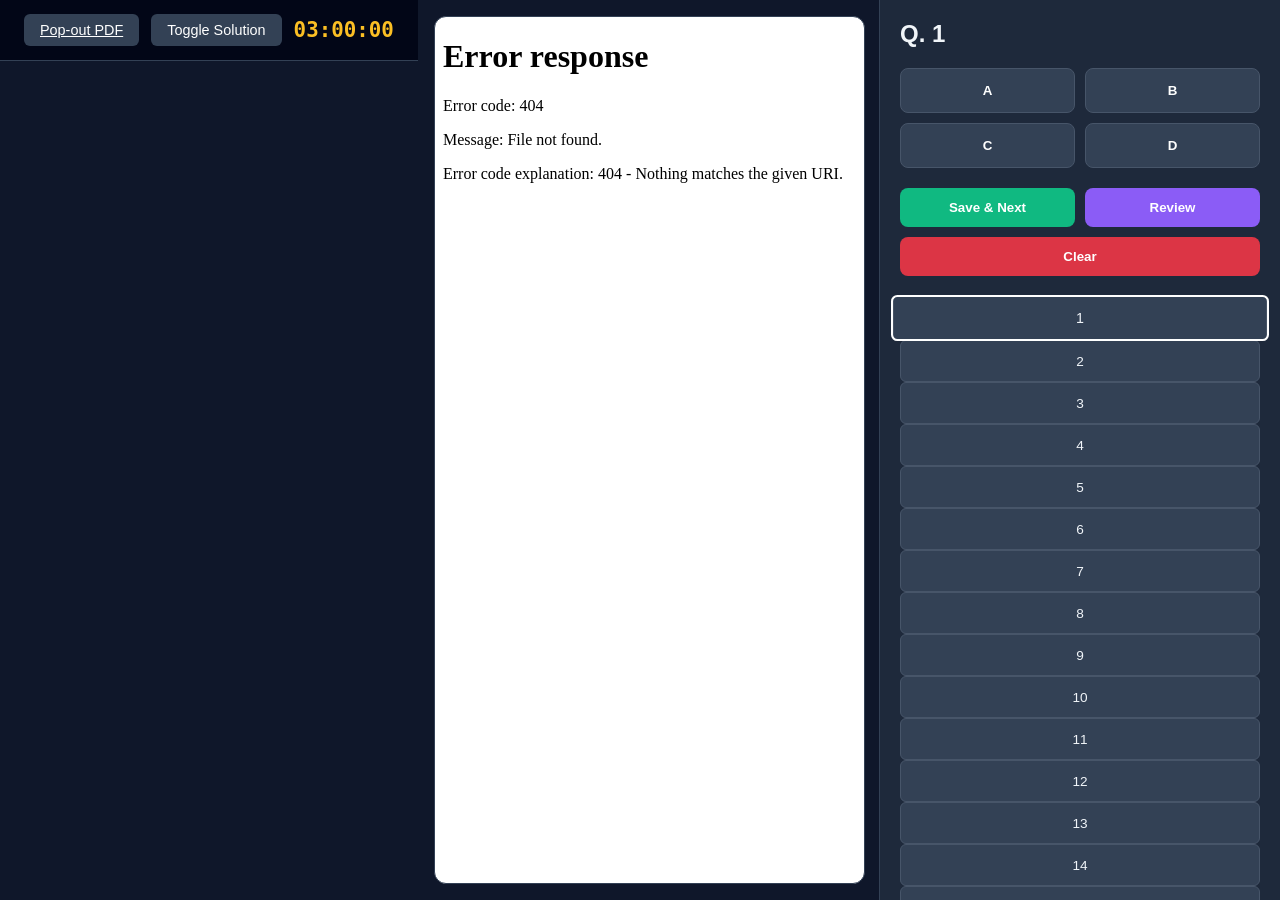
==== commit d1c189d5: "Update simulator.html" ====
--- a/simulator.html
+++ b/simulator.html
@@ -2,87 +2,91 @@
 <html lang="en">
 <head>
     <meta charset="UTF-8">
-    <title>JEE Exam Simulator</title>
+    <title>Exam Simulator</title>
     <style>
-        :root {
-            --bg: #0f172a; --panel: #1e293b; --text: #f8fafc;
-            --accent: #3b82f6; --success: #10b981; --review: #8b5cf6; --danger: #ef4444;
-        }
-        body { margin: 0; font-family: 'Inter', system-ui, sans-serif; background: var(--bg); color: var(--text); height: 100vh; display: flex; flex-direction: column; }
+        :root { --bg: #0f172a; --panel: #1e293b; --accent: #3b82f6; --text: #f1f5f9; }
+        body { margin: 0; display: flex; height: 100vh; background: var(--bg); color: var(--text); font-family: 'Inter', sans-serif; overflow: hidden; }
 
-        /* Header */
-        .header { height: 60px; background: #020617; display: flex; align-items: center; justify-content: space-between; padding: 0 24px; border-bottom: 1px solid #334155; }
-        .test-title { font-size: 1.1rem; font-weight: 600; color: #cbd5e1; }
-        .timer { font-family: monospace; font-size: 1.4rem; color: #fbbf24; font-weight: bold; }
-        .btn-top { background: #334155; border: none; color: white; padding: 8px 16px; border-radius: 6px; cursor: pointer; font-size: 0.9rem; margin-left: 10px; }
+        /* Top Header */
+        .header { height: 60px; background: #020617; display: flex; align-items: center; justify-content: space-between; padding: 0 24px; border-bottom: 1px solid #334155; z-index: 10; }
+        .test-title { font-size: 1.1rem; font-weight: 600; }
+        .controls-group { display: flex; gap: 12px; align-items: center; }
+        
+        .btn-action { background: #334155; border: none; color: white; padding: 8px 16px; border-radius: 6px; cursor: pointer; font-size: 0.9rem; transition: 0.2s; }
+        .btn-action:hover { background: #475569; }
+        .timer { font-family: monospace; font-size: 1.3rem; font-weight: bold; color: #fbbf24; }
 
         /* Workspace */
-        .main-wrapper { display: flex; flex: 1; overflow: hidden; }
-        .pdf-area { flex: 1; padding: 12px; display: flex; flex-direction: column; }
-        #pdf-frame { width: 100%; height: 100%; border-radius: 8px; border: 1px solid #334155; background: #fff; }
+        .workspace { display: flex; flex: 1; overflow: hidden; }
+        .pdf-area { flex: 1; padding: 16px; display: flex; flex-direction: column; }
+        #pdf-frame { flex: 1; width: 100%; border-radius: 12px; border: 1px solid #334155; background: white; }
 
-        /* Sidebar UI */
-        .sidebar { width: 380px; background: var(--panel); border-left: 1px solid #334155; display: flex; flex-direction: column; }
-        .q-nav { padding: 20px; border-bottom: 1px solid #334155; }
-        .q-label { font-size: 1.5rem; font-weight: 700; margin-bottom: 16px; }
-        .options-box { display: flex; gap: 12px; margin-bottom: 20px; }
-        .opt-btn { flex: 1; height: 50px; border-radius: 8px; border: 1px solid #475569; background: #334155; color: white; font-weight: 600; cursor: pointer; }
-        .opt-btn.selected { background: var(--accent); border-color: var(--accent); }
+        /* OMR Side Panel */
+        .omr-panel { width: 360px; background: var(--panel); border-left: 1px solid #334155; display: flex; flex-direction: column; padding: 20px; }
+        
+        .q-label { font-size: 1.5rem; font-weight: 700; margin-bottom: 20px; }
+        .btn-grid { display: grid; grid-template-columns: 1fr 1fr; gap: 10px; margin-bottom: 20px; }
+        .opt-btn { height: 45px; border-radius: 8px; border: 1px solid #475569; background: #334155; color: white; font-weight: 600; cursor: pointer; }
+        .opt-btn.active { background: var(--accent); border-color: var(--accent); }
+        
+        .nav-grid { display: grid; grid-template-columns: repeat(5, 1fr); gap: 10px; margin-top: auto; overflow-y: auto; padding-right: 5px; }
+        .q-node { height: 40px; display: flex; align-items: center; justify-content: center; background: #334155; border-radius: 6px; cursor: pointer; border: 1px solid #475569; font-size: 0.85rem; }
+        .q-node.active { border: 2px solid white; transform: scale(1.05); }
+        .q-node.ans { background: #10b981; }
+        .q-node.rev { background: #8b5cf6; }
 
-        .palette { flex: 1; overflow-y: auto; padding: 20px; display: grid; grid-template-columns: repeat(5, 1fr); gap: 12px; align-content: start; }
-        .q-node { height: 45px; display: flex; align-items: center; justify-content: center; background: #334155; border-radius: 6px; cursor: pointer; font-size: 0.9rem; border: 1px solid #475569; }
-        .q-node.active { border: 2px solid white; transform: scale(1.05); }
-        .q-node.ans { background: var(--success); }
-        .q-node.rev { background: var(--review); }
+        .btn-row { display: grid; grid-template-columns: 1fr 1fr; gap: 10px; margin-bottom: 20px; }
+        .btn-main { padding: 12px; border-radius: 8px; border: none; font-weight: 700; cursor: pointer; color: white; }
     </style>
 </head>
 <body>
 
     <div class="header">
         <div class="test-title" id="test-title">Loading Exam...</div>
-        <div>
-            <button class="btn-top" onclick="togglePdf()">Toggle Solutions</button>
-            <span class="timer" id="timer">03:00:00</span>
+        <div class="controls-group">
+            <a id="popout" class="btn-action" target="_blank">Pop-out PDF</a>
+            <button class="btn-action" onclick="togglePdf()">Toggle Solution</button>
+            <div class="timer">03:00:00</div>
         </div>
     </div>
 
-    <div class="main-wrapper">
+    <div class="workspace">
         <div class="pdf-area">
             <iframe id="pdf-frame"></iframe>
         </div>
-        <div class="sidebar">
-            <div class="q-nav">
-                <div class="q-label" id="current-q">Q. 1</div>
-                <div class="options-box">
-                    <button class="opt-btn" onclick="setOpt('A')">A</button>
-                    <button class="opt-btn" onclick="setOpt('B')">B</button>
-                    <button class="opt-btn" onclick="setOpt('C')">C</button>
-                    <button class="opt-btn" onclick="setOpt('D')">D</button>
-                </div>
-                <input type="number" id="num-input" placeholder="Numerical Answer" style="width:100%; padding: 12px; border-radius: 8px; border:1px solid #475569; background:#0f172a; color:white;">
+        <div class="omr-panel">
+            <div class="q-label" id="current-q">Q. 1</div>
+            <div class="btn-grid">
+                <button class="opt-btn" onclick="setOpt('A')">A</button>
+                <button class="opt-btn" onclick="setOpt('B')">B</button>
+                <button class="opt-btn" onclick="setOpt('C')">C</button>
+                <button class="opt-btn" onclick="setOpt('D')">D</button>
+            </div>
+            <div class="btn-row">
+                <button class="btn-main" style="background:#10b981" onclick="save(true)">Save & Next</button>
+                <button class="btn-main" style="background:#8b5cf6" onclick="save(false)">Review</button>
+                <button class="btn-main" style="background:#dc3545; grid-column: span 2;" onclick="clearAns()">Clear</button>
             </div>
             <div class="palette" id="palette"></div>
         </div>
     </div>
 
     <script>
-        // Setup state
         const params = new URLSearchParams(window.location.search);
-        const qUrl = params.get('qUrl'), aUrl = params.get('aUrl');
+        const q = params.get('qUrl'), a = params.get('aUrl');
+        let activeQ = 1, state = Array(91).fill(null).map(() => ({ans: null, status: 'unvisited'}));
+        
         document.getElementById('test-title').innerText = params.get('title');
-        document.getElementById('pdf-frame').src = qUrl;
-        
-        let activeQ = 1, state = Array(91).fill(null).map(() => ({ans: null, status: 'unvisited'}));
+        document.getElementById('pdf-frame').src = q;
+        document.getElementById('popout').href = q;
 
         // Build Palette
         const pal = document.getElementById('palette');
         for(let i=1; i<=90; i++) {
-            let div = document.createElement('div');
-            div.className = 'q-node';
-            div.id = `q-${i}`;
-            div.innerText = i;
-            div.onclick = () => jump(i);
-            pal.appendChild(div);
+            let d = document.createElement('div');
+            d.className = 'q-node'; d.id = `q-${i}`; d.innerText = i;
+            d.onclick = () => jump(i);
+            pal.appendChild(d);
         }
 
         function jump(i) {
@@ -90,18 +94,30 @@
             activeQ = i;
             document.getElementById(`q-${activeQ}`).classList.add('active');
             document.getElementById('current-q').innerText = `Q. ${i}`;
+            document.querySelectorAll('.opt-btn').forEach(b => b.classList.toggle('active', state[i].ans === b.innerText));
         }
 
         function setOpt(o) {
             state[activeQ].ans = o;
-            state[activeQ].status = 'ans';
-            document.querySelectorAll('.opt-btn').forEach(b => b.classList.toggle('selected', b.innerText === o));
-            document.getElementById(`q-${activeQ}`).className = 'q-node active ans';
+            document.querySelectorAll('.opt-btn').forEach(b => b.classList.toggle('active', b.innerText === o));
+        }
+
+        function save(isAns) {
+            state[activeQ].status = isAns ? 'ans' : 'rev';
+            document.getElementById(`q-${activeQ}`).className = `q-node active ${isAns ? 'ans' : 'rev'}`;
+            if(activeQ < 90) jump(activeQ + 1);
+        }
+
+        function clearAns() {
+            state[activeQ] = {ans: null, status: 'unvisited'};
+            document.getElementById(`q-${activeQ}`).className = 'q-node active';
+            document.querySelectorAll('.opt-btn').forEach(b => b.classList.remove('active'));
         }
 
         function togglePdf() {
-            let frame = document.getElementById('pdf-frame');
-            frame.src = frame.src === qUrl ? aUrl : qUrl;
+            let f = document.getElementById('pdf-frame');
+            f.src = (f.src === q) ? a : q;
+            document.getElementById('popout').href = f.src;
         }
 
         jump(1);
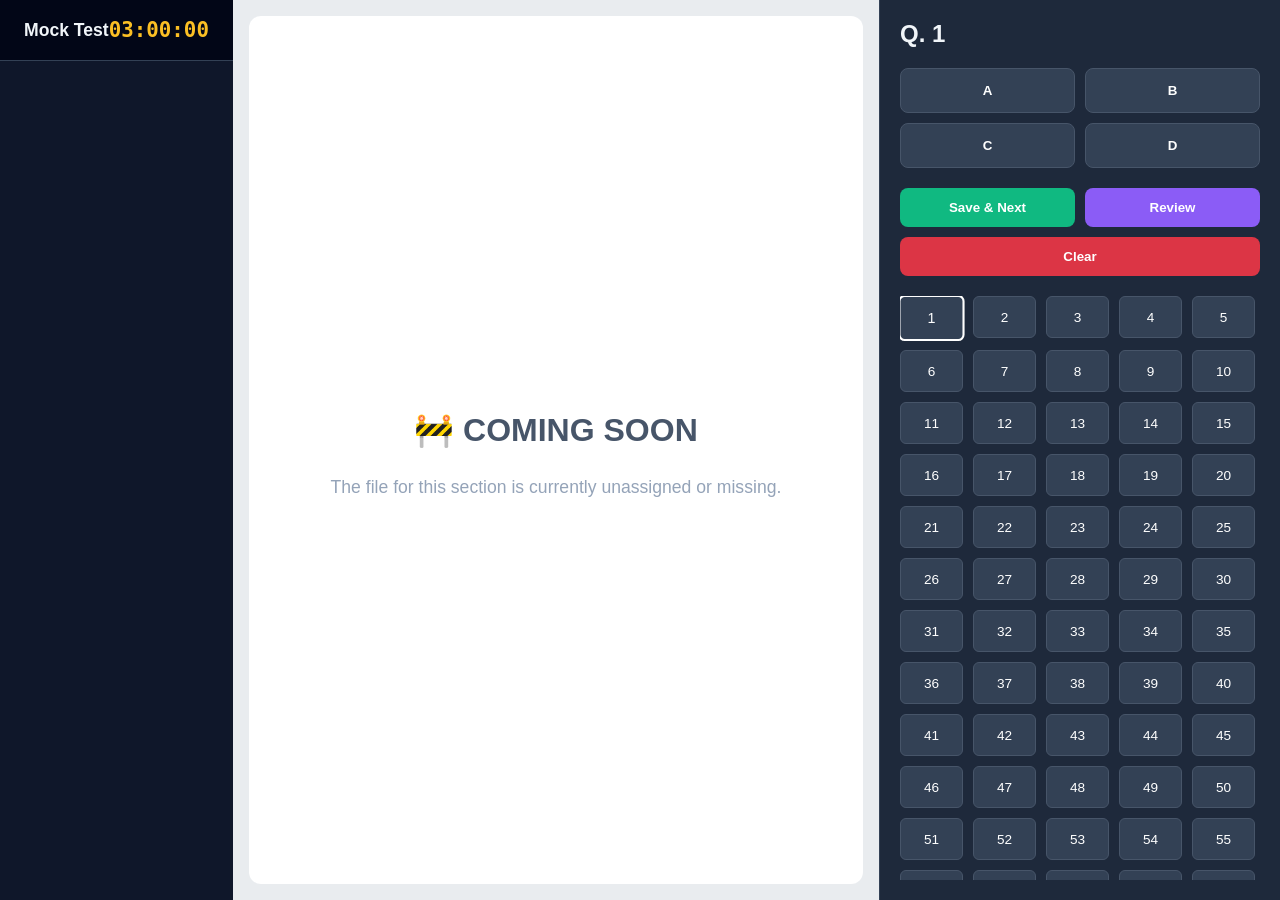
==== commit 19b00c4c: "Update simulator.html" ====
--- a/simulator.html
+++ b/simulator.html
@@ -12,14 +12,19 @@
         .test-title { font-size: 1.1rem; font-weight: 600; }
         .controls-group { display: flex; gap: 12px; align-items: center; }
         
-        .btn-action { background: #334155; border: none; color: white; padding: 8px 16px; border-radius: 6px; cursor: pointer; font-size: 0.9rem; transition: 0.2s; }
+        .btn-action { background: #334155; border: none; color: white; padding: 8px 16px; border-radius: 6px; cursor: pointer; font-size: 0.9rem; transition: 0.2s; text-decoration: none; display: inline-flex; align-items: center; }
         .btn-action:hover { background: #475569; }
         .timer { font-family: monospace; font-size: 1.3rem; font-weight: bold; color: #fbbf24; }
 
         /* Workspace */
         .workspace { display: flex; flex: 1; overflow: hidden; }
-        .pdf-area { flex: 1; padding: 16px; display: flex; flex-direction: column; }
-        #pdf-frame { flex: 1; width: 100%; border-radius: 12px; border: 1px solid #334155; background: white; }
+        .pdf-area { flex: 1; padding: 16px; display: flex; flex-direction: column; position: relative; background: #e9ecef; }
+        #pdf-frame { flex: 1; width: 100%; border-radius: 12px; border: 1px solid #334155; background: white; display: none; }
+
+        /* Coming Soon Fallback */
+        #coming-soon { flex: 1; display: flex; flex-direction: column; align-items: center; justify-content: center; background: #fff; border-radius: 12px; text-align: center; padding: 20px; }
+        #coming-soon h2 { color: #475569; font-size: 2em; margin-bottom: 10px; }
+        #coming-soon p { color: #94a3b8; font-size: 1.1em; }
 
         /* OMR Side Panel */
         .omr-panel { width: 360px; background: var(--panel); border-left: 1px solid #334155; display: flex; flex-direction: column; padding: 20px; }
@@ -30,7 +35,7 @@
         .opt-btn.active { background: var(--accent); border-color: var(--accent); }
         
         .nav-grid { display: grid; grid-template-columns: repeat(5, 1fr); gap: 10px; margin-top: auto; overflow-y: auto; padding-right: 5px; }
-        .q-node { height: 40px; display: flex; align-items: center; justify-content: center; background: #334155; border-radius: 6px; cursor: pointer; border: 1px solid #475569; font-size: 0.85rem; }
+        .q-node { height: 40px; display: flex; align-items: center; justify-content: center; background: #334155; border-radius: 6px; cursor: pointer; border: 1px solid #475569; font-size: 0.85rem; color: white; }
         .q-node.active { border: 2px solid white; transform: scale(1.05); }
         .q-node.ans { background: #10b981; }
         .q-node.rev { background: #8b5cf6; }
@@ -45,13 +50,17 @@
         <div class="test-title" id="test-title">Loading Exam...</div>
         <div class="controls-group">
             <a id="popout" class="btn-action" target="_blank">Pop-out PDF</a>
-            <button class="btn-action" onclick="togglePdf()">Toggle Solution</button>
+            <button id="toggle-key-btn" class="btn-action" onclick="togglePdf()">Show Solutions</button>
             <div class="timer">03:00:00</div>
         </div>
     </div>
 
     <div class="workspace">
         <div class="pdf-area">
+            <div id="coming-soon">
+                <h2>🚧 COMING SOON</h2>
+                <p id="missing-text">The file for this section is currently unassigned or missing.</p>
+            </div>
             <iframe id="pdf-frame"></iframe>
         </div>
         <div class="omr-panel">
@@ -67,26 +76,71 @@
                 <button class="btn-main" style="background:#8b5cf6" onclick="save(false)">Review</button>
                 <button class="btn-main" style="background:#dc3545; grid-column: span 2;" onclick="clearAns()">Clear</button>
             </div>
-            <div class="palette" id="palette"></div>
+            <div class="nav-grid" id="palette"></div>
         </div>
     </div>
 
     <script>
         const params = new URLSearchParams(window.location.search);
-        const q = params.get('qUrl'), a = params.get('aUrl');
-        let activeQ = 1, state = Array(91).fill(null).map(() => ({ans: null, status: 'unvisited'}));
+        const qUrl = params.get('qUrl') || '';
+        const aUrl = params.get('aUrl') || '';
         
-        document.getElementById('test-title').innerText = params.get('title');
-        document.getElementById('pdf-frame').src = q;
-        document.getElementById('popout').href = q;
+        let isShowingKey = false;
+        let activeQ = 1;
+        let state = Array(91).fill(null).map(() => ({ans: null, status: 'unvisited'}));
+        
+        document.getElementById('test-title').innerText = params.get('title') || 'Mock Test';
 
-        // Build Palette
-        const pal = document.getElementById('palette');
-        for(let i=1; i<=90; i++) {
-            let d = document.createElement('div');
-            d.className = 'q-node'; d.id = `q-${i}`; d.innerText = i;
-            d.onclick = () => jump(i);
-            pal.appendChild(d);
+        window.onload = function() {
+            // Load initial view (Questions if available, otherwise Solutions)
+            loadIframe(qUrl || aUrl);
+
+            // Hide solution toggle button if we don't have both files
+            if (!qUrl || !aUrl) {
+                document.getElementById('toggle-key-btn').style.display = 'none';
+            }
+
+            // Build Palette
+            const pal = document.getElementById('palette');
+            for(let i=1; i<=90; i++) {
+                let d = document.createElement('div');
+                d.className = 'q-node'; 
+                d.id = `q-${i}`; 
+                d.innerText = i;
+                d.onclick = () => jump(i);
+                pal.appendChild(d);
+            }
+            jump(1);
+        };
+
+        function loadIframe(url) {
+            const frame = document.getElementById('pdf-frame');
+            const placeholder = document.getElementById('coming-soon');
+            const popoutBtn = document.getElementById('popout');
+
+            if (url && url.trim() !== '' && url !== 'null' && url !== 'undefined') {
+                frame.src = url;
+                frame.style.display = 'block';
+                placeholder.style.display = 'none';
+                popoutBtn.href = url;
+                popoutBtn.style.display = 'inline-flex';
+            } else {
+                frame.src = '';
+                frame.style.display = 'none';
+                placeholder.style.display = 'flex';
+                popoutBtn.style.display = 'none';
+            }
+        }
+
+        function togglePdf() {
+            isShowingKey = !isShowingKey;
+            let targetUrl = isShowingKey ? aUrl : qUrl;
+            
+            loadIframe(targetUrl);
+            
+            document.getElementById('toggle-key-btn').innerText = isShowingKey ? "Back to Paper" : "Show Solutions";
+            let msgType = isShowingKey ? "Solution Key" : "Question Paper";
+            document.getElementById('missing-text').innerText = `The ${msgType} for this test is currently unassigned or missing.`;
         }
 
         function jump(i) {
@@ -114,12 +168,6 @@
             document.querySelectorAll('.opt-btn').forEach(b => b.classList.remove('active'));
         }
 
-        function togglePdf() {
-            let f = document.getElementById('pdf-frame');
-            f.src = (f.src === q) ? a : q;
-            document.getElementById('popout').href = f.src;
-        }
-
         jump(1);
     </script>
 </body>
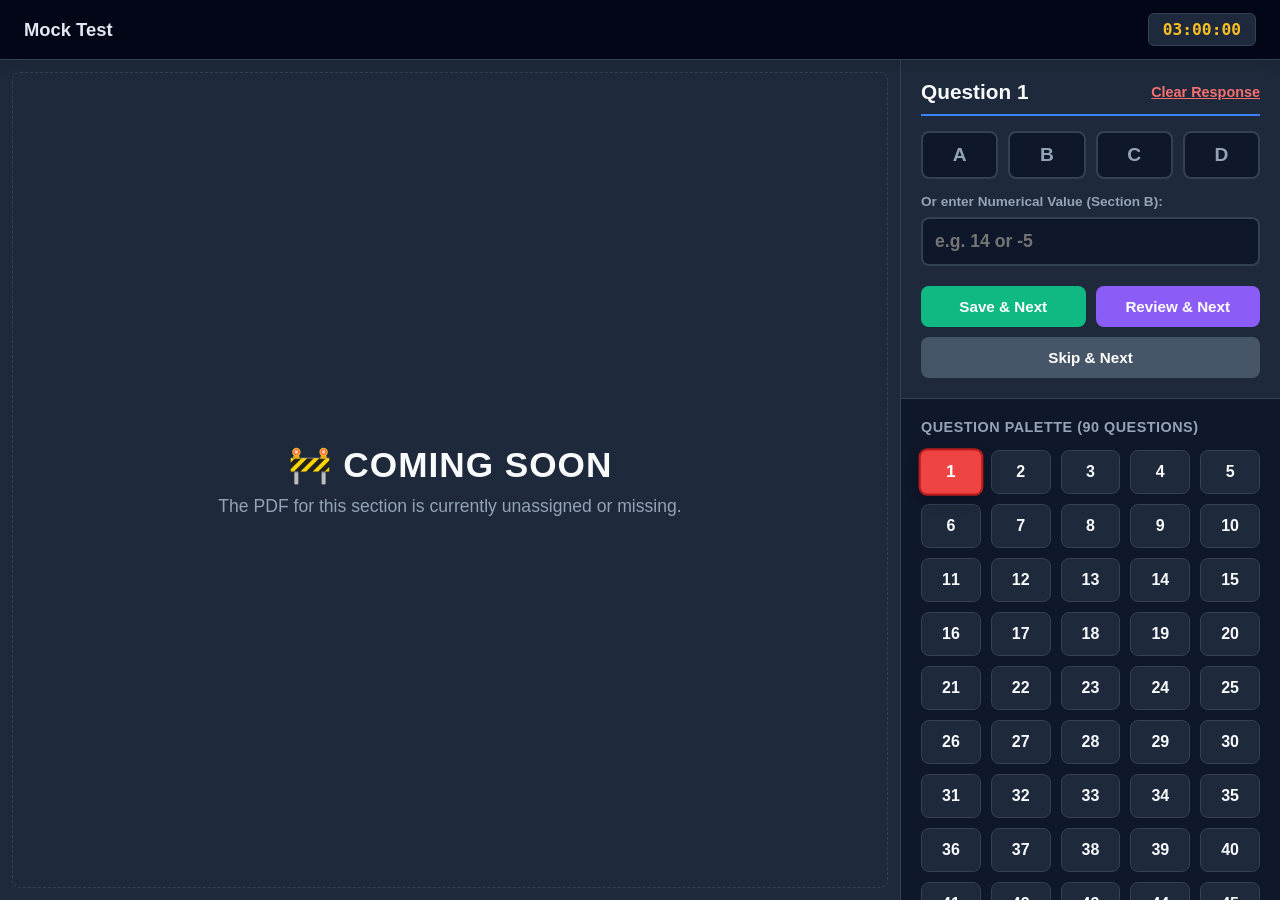
==== commit 52defd11: "Update simulator.html" ====
--- a/simulator.html
+++ b/simulator.html
@@ -2,133 +2,191 @@
 <html lang="en">
 <head>
     <meta charset="UTF-8">
-    <title>Exam Simulator</title>
+    <meta name="viewport" content="width=device-width, initial-scale=1.0">
+    <title>NTA CBT Simulator</title>
     <style>
-        :root { --bg: #0f172a; --panel: #1e293b; --accent: #3b82f6; --text: #f1f5f9; }
-        body { margin: 0; display: flex; height: 100vh; background: var(--bg); color: var(--text); font-family: 'Inter', sans-serif; overflow: hidden; }
+        :root {
+            --bg-color: #0f172a;
+            --panel-bg: #1e293b;
+            --header-bg: #020617;
+            --border-color: #334155;
+            --text-main: #f8fafc;
+            --text-muted: #94a3b8;
+            --accent-blue: #3b82f6;
+            --accent-hover: #2563eb;
+            --success: #10b981;
+            --review: #8b5cf6;
+            --danger: #ef4444;
+        }
+
+        * { box-sizing: border-box; font-family: 'Segoe UI', Tahoma, sans-serif; margin: 0; padding: 0; }
+        body { display: flex; height: 100vh; background-color: var(--bg-color); color: var(--text-main); overflow: hidden; }
 
         /* Top Header */
-        .header { height: 60px; background: #020617; display: flex; align-items: center; justify-content: space-between; padding: 0 24px; border-bottom: 1px solid #334155; z-index: 10; }
-        .test-title { font-size: 1.1rem; font-weight: 600; }
-        .controls-group { display: flex; gap: 12px; align-items: center; }
-        
-        .btn-action { background: #334155; border: none; color: white; padding: 8px 16px; border-radius: 6px; cursor: pointer; font-size: 0.9rem; transition: 0.2s; text-decoration: none; display: inline-flex; align-items: center; }
-        .btn-action:hover { background: #475569; }
-        .timer { font-family: monospace; font-size: 1.3rem; font-weight: bold; color: #fbbf24; }
+        .header { height: 60px; background: var(--header-bg); color: var(--text-main); display: flex; justify-content: space-between; align-items: center; padding: 0 24px; width: 100%; position: absolute; z-index: 10; border-bottom: 1px solid var(--border-color); box-shadow: 0 4px 12px rgba(0,0,0,0.15); }
+        .header-title { font-weight: 600; font-size: 1.15em; white-space: nowrap; overflow: hidden; text-overflow: ellipsis; max-width: 45%; color: #e2e8f0; }
+        .header-actions { display: flex; gap: 12px; align-items: center; }
+        .timer { font-size: 1.25em; font-weight: bold; font-family: monospace; background: #1e293b; color: #fbbf24; padding: 6px 14px; border-radius: 6px; border: 1px solid var(--border-color); }
+        .btn-top { background: #d97706; color: white; border: none; padding: 8px 16px; font-weight: 600; border-radius: 6px; cursor: pointer; text-decoration: none; font-size: 0.9em; transition: background 0.2s; }
+        .btn-top:hover { background: #b45309; }
 
         /* Workspace */
-        .workspace { display: flex; flex: 1; overflow: hidden; }
-        .pdf-area { flex: 1; padding: 16px; display: flex; flex-direction: column; position: relative; background: #e9ecef; }
-        #pdf-frame { flex: 1; width: 100%; border-radius: 12px; border: 1px solid #334155; background: white; display: none; }
-
-        /* Coming Soon Fallback */
-        #coming-soon { flex: 1; display: flex; flex-direction: column; align-items: center; justify-content: center; background: #fff; border-radius: 12px; text-align: center; padding: 20px; }
-        #coming-soon h2 { color: #475569; font-size: 2em; margin-bottom: 10px; }
-        #coming-soon p { color: #94a3b8; font-size: 1.1em; }
-
-        /* OMR Side Panel */
-        .omr-panel { width: 360px; background: var(--panel); border-left: 1px solid #334155; display: flex; flex-direction: column; padding: 20px; }
-        
-        .q-label { font-size: 1.5rem; font-weight: 700; margin-bottom: 20px; }
-        .btn-grid { display: grid; grid-template-columns: 1fr 1fr; gap: 10px; margin-bottom: 20px; }
-        .opt-btn { height: 45px; border-radius: 8px; border: 1px solid #475569; background: #334155; color: white; font-weight: 600; cursor: pointer; }
-        .opt-btn.active { background: var(--accent); border-color: var(--accent); }
-        
-        .nav-grid { display: grid; grid-template-columns: repeat(5, 1fr); gap: 10px; margin-top: auto; overflow-y: auto; padding-right: 5px; }
-        .q-node { height: 40px; display: flex; align-items: center; justify-content: center; background: #334155; border-radius: 6px; cursor: pointer; border: 1px solid #475569; font-size: 0.85rem; color: white; }
-        .q-node.active { border: 2px solid white; transform: scale(1.05); }
-        .q-node.ans { background: #10b981; }
-        .q-node.rev { background: #8b5cf6; }
-
-        .btn-row { display: grid; grid-template-columns: 1fr 1fr; gap: 10px; margin-bottom: 20px; }
-        .btn-main { padding: 12px; border-radius: 8px; border: none; font-weight: 700; cursor: pointer; color: white; }
+        .workspace { display: flex; width: 100%; margin-top: 60px; height: calc(100vh - 60px); }
+
+        /* Left: PDF Viewer */
+        .pdf-section { flex-grow: 1; display: flex; flex-direction: column; background: #1e293b; position: relative; padding: 12px; }
+        iframe { flex-grow: 1; width: 100%; border: none; border-radius: 8px; background: #ffffff; display: none; }
+        
+        /* The COMING SOON Fallback Screen */
+        #coming-soon { flex-grow: 1; display: flex; flex-direction: column; align-items: center; justify-content: center; background: #1e293b; text-align: center; padding: 20px; border-radius: 8px; border: 1px dashed var(--border-color); }
+        #coming-soon h2 { color: var(--text-main); font-size: 2.2em; margin-bottom: 10px; letter-spacing: 1px; }
+        #coming-soon p { color: var(--text-muted); font-size: 1.1em; }
+
+        /* Right: OMR Panel */
+        .omr-section { width: 380px; background: var(--panel-bg); display: flex; flex-direction: column; flex-shrink: 0; border-left: 1px solid var(--border-color); box-shadow: -4px 0 15px rgba(0,0,0,0.2); }
+        
+        .action-area { padding: 20px; border-bottom: 1px solid var(--border-color); background: #1e293b; }
+        .q-header { display: flex; justify-content: space-between; align-items: center; margin-bottom: 15px; padding-bottom: 10px; border-bottom: 2px solid var(--accent-blue); }
+        .q-label { font-size: 1.3em; font-weight: bold; color: var(--text-main); }
+        .clear-btn { background: none; border: none; color: #f87171; cursor: pointer; font-weight: 600; font-size: 0.9em; text-decoration: underline; }
+        .clear-btn:hover { color: #ef4444; }
+
+        /* MCQ Options */
+        .options-grid { display: flex; gap: 10px; margin-bottom: 15px; }
+        .opt-btn { flex: 1; height: 48px; border: 2px solid var(--border-color); background: #0f172a; font-size: 1.2em; font-weight: bold; border-radius: 8px; cursor: pointer; color: var(--text-muted); transition: all 0.2s; }
+        .opt-btn:hover { border-color: var(--accent-blue); color: var(--text-main); }
+        .opt-btn.selected { background: var(--accent-blue); color: white; border-color: var(--accent-blue); box-shadow: 0 4px 12px rgba(59, 130, 246, 0.4); }
+        
+        /* Numerical Input */
+        .numerical-input-group { display: flex; flex-direction: column; gap: 8px; margin-bottom: 20px; }
+        .numerical-input-group label { font-size: 0.85em; font-weight: 600; color: var(--text-muted); }
+        .num-input { padding: 12px; font-size: 1.1em; border: 2px solid var(--border-color); border-radius: 8px; outline: none; font-weight: bold; background: #0f172a; color: var(--text-main); }
+        .num-input:focus { border-color: var(--accent-blue); }
+
+        /* Main Controls */
+        .controls { display: grid; grid-template-columns: 1fr 1fr; gap: 10px; }
+        .btn-action { padding: 12px; border: none; font-weight: bold; border-radius: 8px; cursor: pointer; color: white; font-size: 0.95em; transition: opacity 0.2s; }
+        .btn-action:hover { opacity: 0.9; }
+        .btn-save { background: var(--success); }
+        .btn-review { background: var(--review); }
+        .btn-next { background: #475569; grid-column: span 2; }
+
+        /* Question Palette */
+        .palette-area { flex-grow: 1; overflow-y: auto; padding: 20px; background: #0f172a; }
+        .palette-title { font-size: 0.9em; font-weight: bold; margin-bottom: 15px; color: var(--text-muted); text-transform: uppercase; letter-spacing: 0.5px; }
+        .grid { display: grid; grid-template-columns: repeat(5, 1fr); gap: 10px; }
+        
+        .q-node { height: 44px; display: flex; align-items: center; justify-content: center; font-weight: bold; border-radius: 8px; cursor: pointer; border: 1px solid var(--border-color); background: #1e293b; color: var(--text-main); transition: transform 0.1s, background 0.2s; font-size: 1em; }
+        .q-node:hover { background: #334155; }
+        .q-node.active { border: 2px solid #ffffff; transform: scale(1.08); box-shadow: 0 4px 12px rgba(0,0,0,0.3); }
+        
+        /* NTA Status Colors */
+        .q-node.ans { background: var(--success); color: white; border-color: #059669; }
+        .q-node.not-ans { background: var(--danger); color: white; border-color: #b91c1c; }
+        .q-node.rev { background: var(--review); color: white; border-color: #7c3aed; }
+        .q-node.ans-rev { background: var(--review); color: white; border-color: #7c3aed; position: relative; }
+        .q-node.ans-rev::after { content: "✓"; position: absolute; bottom: -4px; right: -4px; background: var(--success); border-radius: 50%; font-size: 9px; width: 15px; height: 15px; display: flex; align-items: center; justify-content: center; border: 2px solid #fff; }
     </style>
 </head>
 <body>
 
     <div class="header">
-        <div class="test-title" id="test-title">Loading Exam...</div>
-        <div class="controls-group">
-            <a id="popout" class="btn-action" target="_blank">Pop-out PDF</a>
-            <button id="toggle-key-btn" class="btn-action" onclick="togglePdf()">Show Solutions</button>
-            <div class="timer">03:00:00</div>
+        <div class="header-title" id="test-title">JEE Simulator</div>
+        <div class="header-actions">
+            <a id="new-tab-btn" class="btn-top" href="#" target="_blank">Pop-out Paper</a>
+            <button id="toggle-key-btn" class="btn-top" onclick="togglePdf()">Show Solutions</button>
+            <span class="timer" id="timer">03:00:00</span>
         </div>
     </div>
 
     <div class="workspace">
-        <div class="pdf-area">
+        <div class="pdf-section">
+            <!-- Fallback UI -->
             <div id="coming-soon">
                 <h2>🚧 COMING SOON</h2>
-                <p id="missing-text">The file for this section is currently unassigned or missing.</p>
+                <p id="missing-text">The PDF for this section is currently unassigned or missing.</p>
             </div>
-            <iframe id="pdf-frame"></iframe>
+            <!-- Standard UI -->
+            <iframe id="pdf-frame" src=""></iframe>
         </div>
-        <div class="omr-panel">
-            <div class="q-label" id="current-q">Q. 1</div>
-            <div class="btn-grid">
-                <button class="opt-btn" onclick="setOpt('A')">A</button>
-                <button class="opt-btn" onclick="setOpt('B')">B</button>
-                <button class="opt-btn" onclick="setOpt('C')">C</button>
-                <button class="opt-btn" onclick="setOpt('D')">D</button>
+
+        <div class="omr-section">
+            <div class="action-area">
+                <div class="q-header">
+                    <div class="q-label" id="current-q-label">Q. 1</div>
+                    <button class="clear-btn" onclick="clearResponse()">Clear Response</button>
+                </div>
+                
+                <!-- MCQ -->
+                <div class="options-grid" id="options-container">
+                    <button class="opt-btn" onclick="setMCQ('A')">A</button>
+                    <button class="opt-btn" onclick="setMCQ('B')">B</button>
+                    <button class="opt-btn" onclick="setMCQ('C')">C</button>
+                    <button class="opt-btn" onclick="setMCQ('D')">D</button>
+                </div>
+
+                <!-- Numerical -->
+                <div class="numerical-input-group">
+                    <label>Or enter Numerical Value (Section B):</label>
+                    <input type="number" id="num-input" class="num-input" placeholder="e.g. 14 or -5" oninput="setNum(this.value)">
+                </div>
+
+                <div class="controls">
+                    <button class="btn-action btn-save" onclick="save(true, false)">Save & Next</button>
+                    <button class="btn-action btn-review" onclick="save(false, true)">Review & Next</button>
+                    <button class="btn-action btn-next" onclick="nextSkip()">Skip & Next</button>
+                </div>
             </div>
-            <div class="btn-row">
-                <button class="btn-main" style="background:#10b981" onclick="save(true)">Save & Next</button>
-                <button class="btn-main" style="background:#8b5cf6" onclick="save(false)">Review</button>
-                <button class="btn-main" style="background:#dc3545; grid-column: span 2;" onclick="clearAns()">Clear</button>
+
+            <div class="palette-area">
+                <div class="palette-title">Question Palette (90 Questions)</div>
+                <div class="grid" id="palette"></div>
             </div>
-            <div class="nav-grid" id="palette"></div>
         </div>
     </div>
 
     <script>
-        const params = new URLSearchParams(window.location.search);
-        const qUrl = params.get('qUrl') || '';
-        const aUrl = params.get('aUrl') || '';
-        
+        const urlParams = new URLSearchParams(window.location.search);
+        const qUrl = urlParams.get('qUrl') || '';
+        const aUrl = urlParams.get('aUrl') || '';
+        document.getElementById('test-title').innerText = urlParams.get('title') || 'Mock Test';
+
         let isShowingKey = false;
         let activeQ = 1;
-        let state = Array(91).fill(null).map(() => ({ans: null, status: 'unvisited'}));
-        
-        document.getElementById('test-title').innerText = params.get('title') || 'Mock Test';
+        const totalQ = 90;
+        let data = {}; 
 
         window.onload = function() {
-            // Load initial view (Questions if available, otherwise Solutions)
+            // Load whichever URL exists first
             loadIframe(qUrl || aUrl);
 
-            // Hide solution toggle button if we don't have both files
-            if (!qUrl || !aUrl) {
+            // Hide toggle button if we don't have BOTH URLs
+            if(!qUrl || !aUrl) {
                 document.getElementById('toggle-key-btn').style.display = 'none';
             }
 
-            // Build Palette
-            const pal = document.getElementById('palette');
-            for(let i=1; i<=90; i++) {
-                let d = document.createElement('div');
-                d.className = 'q-node'; 
-                d.id = `q-${i}`; 
-                d.innerText = i;
-                d.onclick = () => jump(i);
-                pal.appendChild(d);
-            }
-            jump(1);
+            for(let i=1; i<=totalQ; i++) data[i] = { ans: null, status: 'unvisited' };
+            buildPalette();
+            loadQ(1);
         };
 
+        // --- FAILSAFE IFRAME LOADER ---
         function loadIframe(url) {
             const frame = document.getElementById('pdf-frame');
             const placeholder = document.getElementById('coming-soon');
-            const popoutBtn = document.getElementById('popout');
+            const newTabBtn = document.getElementById('new-tab-btn');
 
             if (url && url.trim() !== '' && url !== 'null' && url !== 'undefined') {
                 frame.src = url;
                 frame.style.display = 'block';
                 placeholder.style.display = 'none';
-                popoutBtn.href = url;
-                popoutBtn.style.display = 'inline-flex';
+                newTabBtn.href = url;
+                newTabBtn.style.display = 'inline-block';
             } else {
-                frame.src = '';
+                frame.src = ''; // Prevents 404 Error
                 frame.style.display = 'none';
                 placeholder.style.display = 'flex';
-                popoutBtn.style.display = 'none';
+                newTabBtn.style.display = 'none';
             }
         }
 
@@ -138,37 +196,86 @@
             
             loadIframe(targetUrl);
             
-            document.getElementById('toggle-key-btn').innerText = isShowingKey ? "Back to Paper" : "Show Solutions";
-            let msgType = isShowingKey ? "Solution Key" : "Question Paper";
-            document.getElementById('missing-text').innerText = `The ${msgType} for this test is currently unassigned or missing.`;
-        }
-
-        function jump(i) {
-            document.getElementById(`q-${activeQ}`).classList.remove('active');
-            activeQ = i;
-            document.getElementById(`q-${activeQ}`).classList.add('active');
-            document.getElementById('current-q').innerText = `Q. ${i}`;
-            document.querySelectorAll('.opt-btn').forEach(b => b.classList.toggle('active', state[i].ans === b.innerText));
-        }
-
-        function setOpt(o) {
-            state[activeQ].ans = o;
-            document.querySelectorAll('.opt-btn').forEach(b => b.classList.toggle('active', b.innerText === o));
-        }
-
-        function save(isAns) {
-            state[activeQ].status = isAns ? 'ans' : 'rev';
-            document.getElementById(`q-${activeQ}`).className = `q-node active ${isAns ? 'ans' : 'rev'}`;
-            if(activeQ < 90) jump(activeQ + 1);
-        }
-
-        function clearAns() {
-            state[activeQ] = {ans: null, status: 'unvisited'};
-            document.getElementById(`q-${activeQ}`).className = 'q-node active';
-            document.querySelectorAll('.opt-btn').forEach(b => b.classList.remove('active'));
-        }
-
-        jump(1);
+            let btnText = isShowingKey ? "Back to Paper" : "Show Solutions";
+            document.getElementById('toggle-key-btn').innerText = btnText;
+            
+            let msg = isShowingKey ? "Solution Key" : "Question Paper";
+            document.getElementById('missing-text').innerText = `The ${msg} for this test is currently unassigned or missing.`;
+        }
+
+        function buildPalette() {
+            const pal = document.getElementById('palette');
+            for(let i=1; i<=totalQ; i++) {
+                let btn = document.createElement('div');
+                btn.className = 'q-node';
+                btn.id = `qbtn-${i}`;
+                btn.innerText = i;
+                btn.onclick = () => loadQ(i);
+                pal.appendChild(btn);
+            }
+        }
+
+        function loadQ(num) {
+            if(data[activeQ].status === 'unvisited') updateStatus(activeQ, 'not-ans');
+            document.getElementById(`qbtn-${activeQ}`).classList.remove('active');
+            
+            activeQ = num;
+            document.getElementById(`qbtn-${activeQ}`).classList.add('active');
+            document.getElementById('current-q-label').innerText = `Question ${num}`;
+
+            document.querySelectorAll('.opt-btn').forEach(b => b.classList.remove('selected'));
+            document.getElementById('num-input').value = '';
+
+            let ans = data[activeQ].ans;
+            if (ans) {
+                if (['A','B','C','D'].includes(ans)) {
+                    document.querySelectorAll('.opt-btn').forEach(b => { if(b.innerText === ans) b.classList.add('selected'); });
+                } else {
+                    document.getElementById('num-input').value = ans;
+                }
+            }
+        }
+
+        function setMCQ(opt) {
+            data[activeQ].ans = opt;
+            document.getElementById('num-input').value = ''; 
+            document.querySelectorAll('.opt-btn').forEach(b => {
+                b.classList.toggle('selected', b.innerText === opt);
+            });
+        }
+
+        function setNum(val) {
+            data[activeQ].ans = val.toString() || null;
+            document.querySelectorAll('.opt-btn').forEach(b => b.classList.remove('selected'));
+        }
+
+        function clearResponse() {
+            data[activeQ].ans = null;
+            updateStatus(activeQ, 'not-ans');
+            loadQ(activeQ); 
+        }
+
+        function save(isSave, isReview) {
+            let hasAns = data[activeQ].ans !== null && data[activeQ].ans !== "";
+            let status = 'not-ans';
+            
+            if (isSave && hasAns) status = 'ans';
+            if (isReview && !hasAns) status = 'rev';
+            if (isReview && hasAns) status = 'ans-rev';
+
+            updateStatus(activeQ, status);
+            if(activeQ < totalQ) loadQ(activeQ + 1);
+        }
+
+        function nextSkip() {
+            if(data[activeQ].status === 'unvisited') updateStatus(activeQ, 'not-ans');
+            if(activeQ < totalQ) loadQ(activeQ + 1);
+        }
+
+        function updateStatus(num, status) {
+            data[num].status = status;
+            document.getElementById(`qbtn-${num}`).className = `q-node active ${status}`;
+        }
     </script>
 </body>
 </html>
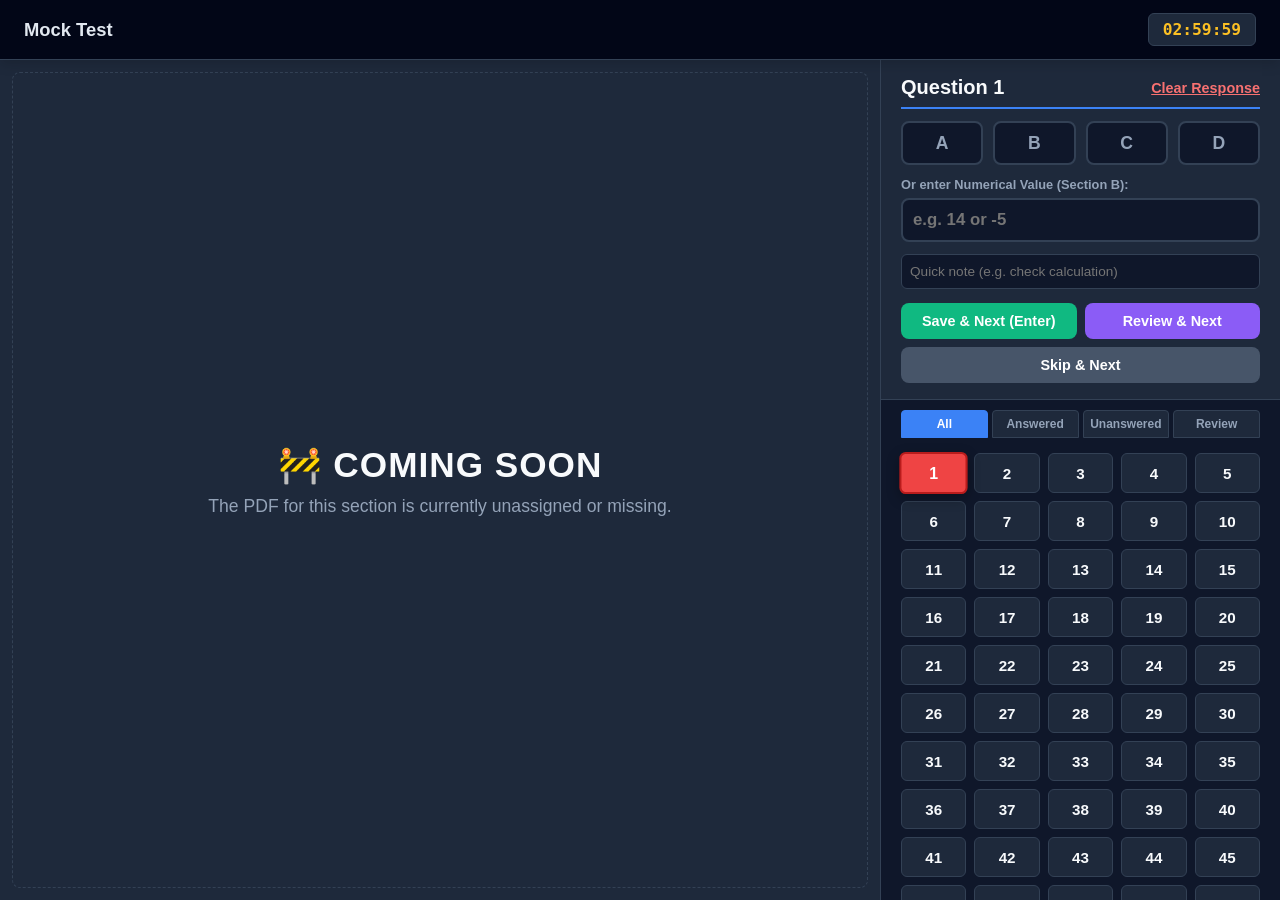
==== commit 0c0b448c: "Update simulator.html" ====
--- a/simulator.html
+++ b/simulator.html
@@ -3,7 +3,7 @@
 <head>
     <meta charset="UTF-8">
     <meta name="viewport" content="width=device-width, initial-scale=1.0">
-    <title>NTA CBT Simulator</title>
+    <title>NTA CBT Simulator - Pro Edition</title>
     <style>
         :root {
             --bg-color: #0f172a;
@@ -13,7 +13,6 @@
             --text-main: #f8fafc;
             --text-muted: #94a3b8;
             --accent-blue: #3b82f6;
-            --accent-hover: #2563eb;
             --success: #10b981;
             --review: #8b5cf6;
             --danger: #ef4444;
@@ -23,7 +22,7 @@
         body { display: flex; height: 100vh; background-color: var(--bg-color); color: var(--text-main); overflow: hidden; }
 
         /* Top Header */
-        .header { height: 60px; background: var(--header-bg); color: var(--text-main); display: flex; justify-content: space-between; align-items: center; padding: 0 24px; width: 100%; position: absolute; z-index: 10; border-bottom: 1px solid var(--border-color); box-shadow: 0 4px 12px rgba(0,0,0,0.15); }
+        .header { height: 60px; background: var(--header-bg); display: flex; justify-content: space-between; align-items: center; padding: 0 24px; width: 100%; position: absolute; z-index: 10; border-bottom: 1px solid var(--border-color); box-shadow: 0 4px 12px rgba(0,0,0,0.15); }
         .header-title { font-weight: 600; font-size: 1.15em; white-space: nowrap; overflow: hidden; text-overflow: ellipsis; max-width: 45%; color: #e2e8f0; }
         .header-actions { display: flex; gap: 12px; align-items: center; }
         .timer { font-size: 1.25em; font-weight: bold; font-family: monospace; background: #1e293b; color: #fbbf24; padding: 6px 14px; border-radius: 6px; border: 1px solid var(--border-color); }
@@ -37,55 +36,64 @@
         .pdf-section { flex-grow: 1; display: flex; flex-direction: column; background: #1e293b; position: relative; padding: 12px; }
         iframe { flex-grow: 1; width: 100%; border: none; border-radius: 8px; background: #ffffff; display: none; }
         
-        /* The COMING SOON Fallback Screen */
         #coming-soon { flex-grow: 1; display: flex; flex-direction: column; align-items: center; justify-content: center; background: #1e293b; text-align: center; padding: 20px; border-radius: 8px; border: 1px dashed var(--border-color); }
         #coming-soon h2 { color: var(--text-main); font-size: 2.2em; margin-bottom: 10px; letter-spacing: 1px; }
         #coming-soon p { color: var(--text-muted); font-size: 1.1em; }
 
         /* Right: OMR Panel */
-        .omr-section { width: 380px; background: var(--panel-bg); display: flex; flex-direction: column; flex-shrink: 0; border-left: 1px solid var(--border-color); box-shadow: -4px 0 15px rgba(0,0,0,0.2); }
-        
-        .action-area { padding: 20px; border-bottom: 1px solid var(--border-color); background: #1e293b; }
-        .q-header { display: flex; justify-content: space-between; align-items: center; margin-bottom: 15px; padding-bottom: 10px; border-bottom: 2px solid var(--accent-blue); }
-        .q-label { font-size: 1.3em; font-weight: bold; color: var(--text-main); }
+        .omr-section { width: 400px; background: var(--panel-bg); display: flex; flex-direction: column; flex-shrink: 0; border-left: 1px solid var(--border-color); box-shadow: -4px 0 15px rgba(0,0,0,0.2); }
+        
+        .action-area { padding: 16px 20px; border-bottom: 1px solid var(--border-color); background: #1e293b; }
+        .q-header { display: flex; justify-content: space-between; align-items: center; margin-bottom: 12px; padding-bottom: 8px; border-bottom: 2px solid var(--accent-blue); }
+        .q-label { font-size: 1.25em; font-weight: bold; color: var(--text-main); }
         .clear-btn { background: none; border: none; color: #f87171; cursor: pointer; font-weight: 600; font-size: 0.9em; text-decoration: underline; }
         .clear-btn:hover { color: #ef4444; }
 
         /* MCQ Options */
-        .options-grid { display: flex; gap: 10px; margin-bottom: 15px; }
-        .opt-btn { flex: 1; height: 48px; border: 2px solid var(--border-color); background: #0f172a; font-size: 1.2em; font-weight: bold; border-radius: 8px; cursor: pointer; color: var(--text-muted); transition: all 0.2s; }
+        .options-grid { display: flex; gap: 10px; margin-bottom: 12px; }
+        .opt-btn { flex: 1; height: 44px; border: 2px solid var(--border-color); background: #0f172a; font-size: 1.1em; font-weight: bold; border-radius: 8px; cursor: pointer; color: var(--text-muted); transition: all 0.2s; }
         .opt-btn:hover { border-color: var(--accent-blue); color: var(--text-main); }
         .opt-btn.selected { background: var(--accent-blue); color: white; border-color: var(--accent-blue); box-shadow: 0 4px 12px rgba(59, 130, 246, 0.4); }
         
         /* Numerical Input */
-        .numerical-input-group { display: flex; flex-direction: column; gap: 8px; margin-bottom: 20px; }
-        .numerical-input-group label { font-size: 0.85em; font-weight: 600; color: var(--text-muted); }
-        .num-input { padding: 12px; font-size: 1.1em; border: 2px solid var(--border-color); border-radius: 8px; outline: none; font-weight: bold; background: #0f172a; color: var(--text-main); }
+        .numerical-input-group { display: flex; flex-direction: column; gap: 6px; margin-bottom: 12px; }
+        .numerical-input-group label { font-size: 0.8em; font-weight: 600; color: var(--text-muted); }
+        .num-input { padding: 10px; font-size: 1.05em; border: 2px solid var(--border-color); border-radius: 8px; outline: none; font-weight: bold; background: #0f172a; color: var(--text-main); }
         .num-input:focus { border-color: var(--accent-blue); }
 
+        /* Question Notes / Scratchpad */
+        .q-notes-group { margin-bottom: 14px; }
+        .q-notes-input { width: 100%; padding: 8px; font-size: 0.85em; border: 1px solid var(--border-color); border-radius: 6px; background: #0f172a; color: var(--text-main); outline: none; resize: none; height: 35px; }
+        .q-notes-input:focus { border-color: var(--accent-blue); }
+
         /* Main Controls */
-        .controls { display: grid; grid-template-columns: 1fr 1fr; gap: 10px; }
-        .btn-action { padding: 12px; border: none; font-weight: bold; border-radius: 8px; cursor: pointer; color: white; font-size: 0.95em; transition: opacity 0.2s; }
+        .controls { display: grid; grid-template-columns: 1fr 1fr; gap: 8px; }
+        .btn-action { padding: 10px; border: none; font-weight: bold; border-radius: 8px; cursor: pointer; color: white; font-size: 0.9em; transition: opacity 0.2s; }
         .btn-action:hover { opacity: 0.9; }
         .btn-save { background: var(--success); }
         .btn-review { background: var(--review); }
         .btn-next { background: #475569; grid-column: span 2; }
 
+        /* Palette Filter Tabs */
+        .palette-filters { display: flex; gap: 4px; padding: 10px 20px 0 20px; background: #0f172a; font-size: 0.75em; font-weight: 600; }
+        .filter-tab { flex: 1; padding: 6px 2px; text-align: center; background: #1e293b; border: 1px solid var(--border-color); color: var(--text-muted); cursor: pointer; border-radius: 4px 4px 0 0; transition: 0.2s; }
+        .filter-tab.active-tab { background: var(--accent-blue); color: white; border-color: var(--accent-blue); }
+
         /* Question Palette */
-        .palette-area { flex-grow: 1; overflow-y: auto; padding: 20px; background: #0f172a; }
-        .palette-title { font-size: 0.9em; font-weight: bold; margin-bottom: 15px; color: var(--text-muted); text-transform: uppercase; letter-spacing: 0.5px; }
-        .grid { display: grid; grid-template-columns: repeat(5, 1fr); gap: 10px; }
-        
-        .q-node { height: 44px; display: flex; align-items: center; justify-content: center; font-weight: bold; border-radius: 8px; cursor: pointer; border: 1px solid var(--border-color); background: #1e293b; color: var(--text-main); transition: transform 0.1s, background 0.2s; font-size: 1em; }
+        .palette-area { flex-grow: 1; overflow-y: auto; padding: 15px 20px; background: #0f172a; }
+        .grid { display: grid; grid-template-columns: repeat(5, 1fr); gap: 8px; }
+        
+        .q-node { height: 40px; display: flex; align-items: center; justify-content: center; font-weight: bold; border-radius: 6px; cursor: pointer; border: 1px solid var(--border-color); background: #1e293b; color: var(--text-main); transition: transform 0.1s, background 0.2s; font-size: 0.95em; }
         .q-node:hover { background: #334155; }
-        .q-node.active { border: 2px solid #ffffff; transform: scale(1.08); box-shadow: 0 4px 12px rgba(0,0,0,0.3); }
+        .q-node.active { border: 2px solid #ffffff; transform: scale(1.05); box-shadow: 0 4px 12px rgba(0,0,0,0.3); }
         
         /* NTA Status Colors */
         .q-node.ans { background: var(--success); color: white; border-color: #059669; }
         .q-node.not-ans { background: var(--danger); color: white; border-color: #b91c1c; }
         .q-node.rev { background: var(--review); color: white; border-color: #7c3aed; }
         .q-node.ans-rev { background: var(--review); color: white; border-color: #7c3aed; position: relative; }
-        .q-node.ans-rev::after { content: "✓"; position: absolute; bottom: -4px; right: -4px; background: var(--success); border-radius: 50%; font-size: 9px; width: 15px; height: 15px; display: flex; align-items: center; justify-content: center; border: 2px solid #fff; }
+        .q-node.ans-rev::after { content: "✓"; position: absolute; bottom: -3px; right: -3px; background: var(--success); border-radius: 50%; font-size: 8px; width: 13px; height: 13px; display: flex; align-items: center; justify-content: center; border: 1.5px solid #fff; }
+        .q-node.hidden-node { display: none; }
     </style>
 </head>
 <body>
@@ -101,12 +109,10 @@
 
     <div class="workspace">
         <div class="pdf-section">
-            <!-- Fallback UI -->
             <div id="coming-soon">
                 <h2>🚧 COMING SOON</h2>
                 <p id="missing-text">The PDF for this section is currently unassigned or missing.</p>
             </div>
-            <!-- Standard UI -->
             <iframe id="pdf-frame" src=""></iframe>
         </div>
 
@@ -131,15 +137,27 @@
                     <input type="number" id="num-input" class="num-input" placeholder="e.g. 14 or -5" oninput="setNum(this.value)">
                 </div>
 
+                <!-- Per-Question Note/Tag -->
+                <div class="q-notes-group">
+                    <input type="text" id="q-note" class="q-notes-input" placeholder="Quick note (e.g. check calculation)" oninput="saveNote(this.value)">
+                </div>
+
                 <div class="controls">
-                    <button class="btn-action btn-save" onclick="save(true, false)">Save & Next</button>
+                    <button class="btn-action btn-save" onclick="save(true, false)">Save & Next (Enter)</button>
                     <button class="btn-action btn-review" onclick="save(false, true)">Review & Next</button>
                     <button class="btn-action btn-next" onclick="nextSkip()">Skip & Next</button>
                 </div>
             </div>
 
+            <!-- Palette Filtering Tabs -->
+            <div class="palette-filters">
+                <div class="filter-tab active-tab" onclick="filterPalette('all', this)">All</div>
+                <div class="filter-tab" onclick="filterPalette('ans', this)">Answered</div>
+                <div class="filter-tab" onclick="filterPalette('not-ans', this)">Unanswered</div>
+                <div class="filter-tab" onclick="filterPalette('rev', this)">Review</div>
+            </div>
+
             <div class="palette-area">
-                <div class="palette-title">Question Palette (90 Questions)</div>
                 <div class="grid" id="palette"></div>
             </div>
         </div>
@@ -149,28 +167,57 @@
         const urlParams = new URLSearchParams(window.location.search);
         const qUrl = urlParams.get('qUrl') || '';
         const aUrl = urlParams.get('aUrl') || '';
-        document.getElementById('test-title').innerText = urlParams.get('title') || 'Mock Test';
+        const testTitle = urlParams.get('title') || 'Mock Test';
+        document.getElementById('test-title').innerText = testTitle;
 
         let isShowingKey = false;
         let activeQ = 1;
         const totalQ = 90;
-        let data = {}; 
+        let data = JSON.parse(localStorage.getItem(`exam_state_${testTitle}`)) || {}; 
 
         window.onload = function() {
-            // Load whichever URL exists first
             loadIframe(qUrl || aUrl);
-
-            // Hide toggle button if we don't have BOTH URLs
             if(!qUrl || !aUrl) {
                 document.getElementById('toggle-key-btn').style.display = 'none';
             }
 
-            for(let i=1; i<=totalQ; i++) data[i] = { ans: null, status: 'unvisited' };
+            for(let i=1; i<=totalQ; i++) {
+                if(!data[i]) data[i] = { ans: null, status: 'unvisited', note: '' };
+            }
             buildPalette();
             loadQ(1);
+            startTimer();
         };
 
-        // --- FAILSAFE IFRAME LOADER ---
+        // --- PERSISTENCE & TIMER ---
+        function persistState() {
+            localStorage.setItem(`exam_state_${testTitle}`, JSON.stringify(data));
+        }
+
+        function startTimer() {
+            let timeLeft = 3 * 3600; // 3 hours
+            setInterval(() => {
+                if(timeLeft > 0) timeLeft--;
+                let h = String(Math.floor(timeLeft / 3600)).padStart(2, '0');
+                let m = String(Math.floor((timeLeft % 3600) / 60)).padStart(2, '0');
+                let s = String(timeLeft % 60).padStart(2, '0');
+                document.getElementById('timer').innerText = `${h}:${m}:${s}`;
+            }, 1000);
+        }
+
+        // --- KEYBOARD SHORTCUTS (QoL) ---
+        document.addEventListener('keydown', (e) => {
+            if(e.target.tagName === 'INPUT') return; // Don't trigger if typing in notes or numerical input
+            const key = e.key.toUpperCase();
+            if(['A', 'B', 'C', 'D'].includes(key)) {
+                setMCQ(key);
+            } else if(e.key === 'Enter') {
+                save(true, false);
+            } else if(e.key === 'Backspace') {
+                clearResponse();
+            }
+        });
+
         function loadIframe(url) {
             const frame = document.getElementById('pdf-frame');
             const placeholder = document.getElementById('coming-soon');
@@ -183,7 +230,7 @@
                 newTabBtn.href = url;
                 newTabBtn.style.display = 'inline-block';
             } else {
-                frame.src = ''; // Prevents 404 Error
+                frame.src = '';
                 frame.style.display = 'none';
                 placeholder.style.display = 'flex';
                 newTabBtn.style.display = 'none';
@@ -193,21 +240,18 @@
         function togglePdf() {
             isShowingKey = !isShowingKey;
             let targetUrl = isShowingKey ? aUrl : qUrl;
-            
             loadIframe(targetUrl);
-            
-            let btnText = isShowingKey ? "Back to Paper" : "Show Solutions";
-            document.getElementById('toggle-key-btn').innerText = btnText;
-            
+            document.getElementById('toggle-key-btn').innerText = isShowingKey ? "Back to Paper" : "Show Solutions";
             let msg = isShowingKey ? "Solution Key" : "Question Paper";
             document.getElementById('missing-text').innerText = `The ${msg} for this test is currently unassigned or missing.`;
         }
 
         function buildPalette() {
             const pal = document.getElementById('palette');
+            pal.innerHTML = '';
             for(let i=1; i<=totalQ; i++) {
                 let btn = document.createElement('div');
-                btn.className = 'q-node';
+                btn.className = `q-node ${data[i].status}`;
                 btn.id = `qbtn-${i}`;
                 btn.innerText = i;
                 btn.onclick = () => loadQ(i);
@@ -225,6 +269,7 @@
 
             document.querySelectorAll('.opt-btn').forEach(b => b.classList.remove('selected'));
             document.getElementById('num-input').value = '';
+            document.getElementById('q-note').value = data[activeQ].note || '';
 
             let ans = data[activeQ].ans;
             if (ans) {
@@ -242,17 +287,25 @@
             document.querySelectorAll('.opt-btn').forEach(b => {
                 b.classList.toggle('selected', b.innerText === opt);
             });
+            persistState();
         }
 
         function setNum(val) {
             data[activeQ].ans = val.toString() || null;
             document.querySelectorAll('.opt-btn').forEach(b => b.classList.remove('selected'));
+            persistState();
+        }
+
+        function saveNote(val) {
+            data[activeQ].note = val;
+            persistState();
         }
 
         function clearResponse() {
             data[activeQ].ans = null;
             updateStatus(activeQ, 'not-ans');
             loadQ(activeQ); 
+            persistState();
         }
 
         function save(isSave, isReview) {
@@ -264,17 +317,46 @@
             if (isReview && hasAns) status = 'ans-rev';
 
             updateStatus(activeQ, status);
+            persistState();
             if(activeQ < totalQ) loadQ(activeQ + 1);
         }
 
         function nextSkip() {
             if(data[activeQ].status === 'unvisited') updateStatus(activeQ, 'not-ans');
+            persistState();
             if(activeQ < totalQ) loadQ(activeQ + 1);
         }
 
         function updateStatus(num, status) {
             data[num].status = status;
-            document.getElementById(`qbtn-${num}`).className = `q-node active ${status}`;
+            let node = document.getElementById(`qbtn-${num}`);
+            if(node) {
+                node.className = `q-node ${status}`;
+                if(num === activeQ) node.classList.add('active');
+            }
+            persistState();
+        }
+
+        function filterPalette(filterType, tabElement) {
+            document.querySelectorAll('.filter-tab').forEach(t => t.classList.remove('active-tab'));
+            tabElement.classList.add('active-tab');
+
+            for(let i=1; i<=totalQ; i++) {
+                let node = document.getElementById(`qbtn-${i}`);
+                if(!node) continue;
+                if(filterType === 'all') {
+                    node.classList.remove('hidden-node');
+                } else if(filterType === 'ans') {
+                    if(data[i].status === 'ans' || data[i].status === 'ans-rev') node.classList.remove('hidden-node');
+                    else node.classList.add('hidden-node');
+                } else if(filterType === 'not-ans') {
+                    if(data[i].status === 'not-ans') node.classList.remove('hidden-node');
+                    else node.classList.add('hidden-node');
+                } else if(filterType === 'rev') {
+                    if(data[i].status === 'rev' || data[i].status === 'ans-rev') node.classList.remove('hidden-node');
+                    else node.classList.add('hidden-node');
+                }
+            }
         }
     </script>
 </body>
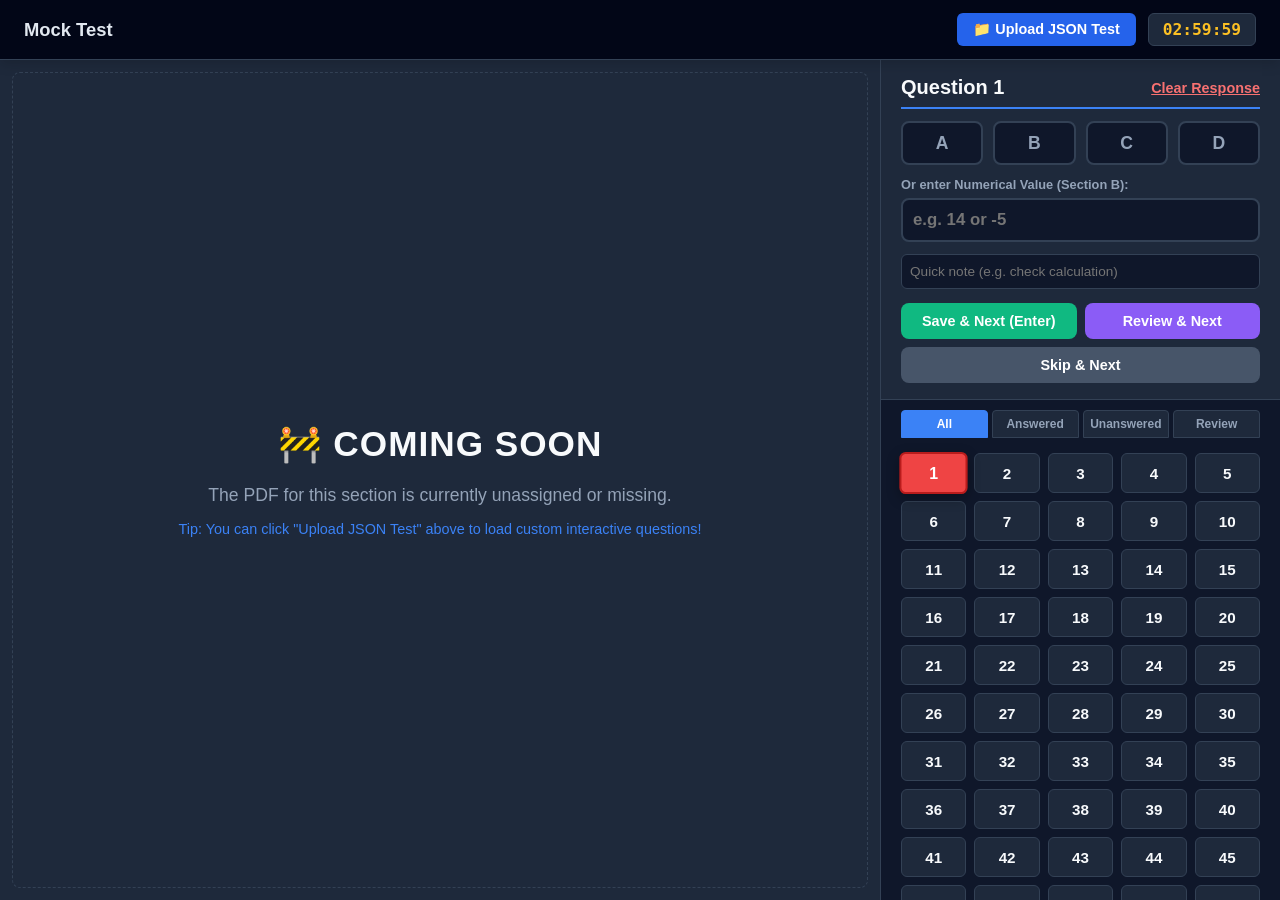
==== commit 9b198a7a: "Update simulator.html" ====
--- a/simulator.html
+++ b/simulator.html
@@ -26,19 +26,28 @@
         .header-title { font-weight: 600; font-size: 1.15em; white-space: nowrap; overflow: hidden; text-overflow: ellipsis; max-width: 45%; color: #e2e8f0; }
         .header-actions { display: flex; gap: 12px; align-items: center; }
         .timer { font-size: 1.25em; font-weight: bold; font-family: monospace; background: #1e293b; color: #fbbf24; padding: 6px 14px; border-radius: 6px; border: 1px solid var(--border-color); }
-        .btn-top { background: #d97706; color: white; border: none; padding: 8px 16px; font-weight: 600; border-radius: 6px; cursor: pointer; text-decoration: none; font-size: 0.9em; transition: background 0.2s; }
+        .btn-top { background: #d97706; color: white; border: none; padding: 8px 16px; font-weight: 600; border-radius: 6px; cursor: pointer; text-decoration: none; font-size: 0.9em; transition: background 0.2s; display: inline-flex; align-items: center; gap: 6px; }
         .btn-top:hover { background: #b45309; }
 
         /* Workspace */
         .workspace { display: flex; width: 100%; margin-top: 60px; height: calc(100vh - 60px); }
 
-        /* Left: PDF Viewer */
+        /* Left: PDF / JSON Viewer */
         .pdf-section { flex-grow: 1; display: flex; flex-direction: column; background: #1e293b; position: relative; padding: 12px; }
         iframe { flex-grow: 1; width: 100%; border: none; border-radius: 8px; background: #ffffff; display: none; }
         
-        #coming-soon { flex-grow: 1; display: flex; flex-direction: column; align-items: center; justify-content: center; background: #1e293b; text-align: center; padding: 20px; border-radius: 8px; border: 1px dashed var(--border-color); }
-        #coming-soon h2 { color: var(--text-main); font-size: 2.2em; margin-bottom: 10px; letter-spacing: 1px; }
+        #coming-soon { flex-grow: 1; display: flex; flex-direction: column; align-items: center; justify-content: center; background: #1e293b; text-align: center; padding: 20px; border-radius: 8px; border: 1px dashed var(--border-color); gap: 15px; }
+        #coming-soon h2 { color: var(--text-main); font-size: 2.2em; margin-bottom: 5px; letter-spacing: 1px; }
         #coming-soon p { color: var(--text-muted); font-size: 1.1em; }
+        
+        /* Custom JSON Question Card UI inside the viewer area when uploaded */
+        #json-viewer-container { flex-grow: 1; background: #1e293b; border-radius: 8px; padding: 30px; display: none; flex-direction: column; justify-content: center; overflow-y: auto; }
+        .json-q-box { background: #0f172a; border: 1px solid var(--border-color); padding: 24px; border-radius: 12px; max-width: 700px; margin: 0 auto; width: 100%; box-shadow: 0 10px 25px rgba(0,0,0,0.3); }
+        .json-q-text { font-size: 1.2em; font-weight: bold; margin-bottom: 20px; color: var(--text-main); line-height: 1.5; }
+        .json-opt-list { display: flex; flex-direction: column; gap: 10px; }
+        .json-opt-item { padding: 12px 16px; background: #1e293b; border: 2px solid var(--border-color); border-radius: 8px; cursor: pointer; font-weight: 600; transition: all 0.2s; color: var(--text-muted); }
+        .json-opt-item:hover { border-color: var(--accent-blue); color: var(--text-main); }
+        .json-opt-item.selected { background: var(--accent-blue); color: white; border-color: var(--accent-blue); }
 
         /* Right: OMR Panel */
         .omr-section { width: 400px; background: var(--panel-bg); display: flex; flex-direction: column; flex-shrink: 0; border-left: 1px solid var(--border-color); box-shadow: -4px 0 15px rgba(0,0,0,0.2); }
@@ -103,6 +112,13 @@
         <div class="header-actions">
             <a id="new-tab-btn" class="btn-top" href="#" target="_blank">Pop-out Paper</a>
             <button id="toggle-key-btn" class="btn-top" onclick="togglePdf()">Show Solutions</button>
+            
+            <!-- NEW: Upload JSON Mock Test Button integrated into header actions -->
+            <label class="btn-top" style="background: #2563eb; cursor: pointer;">
+                📁 Upload JSON Test
+                <input type="file" id="json-file-input" accept=".json" style="display: none;" onchange="handleJsonUpload(event)">
+            </label>
+
             <span class="timer" id="timer">03:00:00</span>
         </div>
     </div>
@@ -112,8 +128,17 @@
             <div id="coming-soon">
                 <h2>🚧 COMING SOON</h2>
                 <p id="missing-text">The PDF for this section is currently unassigned or missing.</p>
+                <p style="font-size: 0.9em; color: #3b82f6;">Tip: You can click "Upload JSON Test" above to load custom interactive questions!</p>
             </div>
             <iframe id="pdf-frame" src=""></iframe>
+            
+            <!-- Custom JSON Render Engine Container -->
+            <div id="json-viewer-container">
+                <div class="json-q-box">
+                    <div class="json-q-text" id="json-q-text">Loading question...</div>
+                    <div class="json-opt-list" id="json-opt-list"></div>
+                </div>
+            </div>
         </div>
 
         <div class="omr-section">
@@ -172,8 +197,9 @@
 
         let isShowingKey = false;
         let activeQ = 1;
-        const totalQ = 90;
+        let totalQ = 90;
         let data = JSON.parse(localStorage.getItem(`exam_state_${testTitle}`)) || {}; 
+        let customJsonQuestions = null; // Stores uploaded JSON test data
 
         window.onload = function() {
             loadIframe(qUrl || aUrl);
@@ -188,6 +214,46 @@
             loadQ(1);
             startTimer();
         };
+
+        // --- JSON TEST UPLOADER PARSER ---
+        function handleJsonUpload(event) {
+            const file = event.target.files[0];
+            if (!file) return;
+            const reader = new FileReader();
+            reader.onload = function(e) {
+                try {
+                    const jsonContent = JSON.parse(e.target.result);
+                    if (jsonContent.questions && Array.isArray(jsonContent.questions)) {
+                        customJsonQuestions = jsonContent.questions;
+                        totalQ = customJsonQuestions.length;
+                        document.getElementById('test-title').innerText = jsonContent.title || file.name;
+                        
+                        // Re-initialize state for JSON length
+                        data = {};
+                        for(let i=1; i<=totalQ; i++) {
+                            data[i] = { ans: null, status: 'unvisited', note: '' };
+                        }
+                        
+                        // Hide PDF iframe and show interactive JSON viewer box
+                        document.getElementById('pdf-frame').style.display = 'none';
+                        document.getElementById('coming-soon').style.display = 'none';
+                        document.getElementById('json-viewer-container').style.display = 'flex';
+                        document.getElementById('new-tab-btn').style.display = 'none';
+                        document.getElementById('toggle-key-btn').style.display = 'none';
+
+                        buildPalette();
+                        loadQ(1);
+                        alert(`Successfully loaded "${jsonContent.title || file.name}" with ${totalQ} questions!`);
+                    } else {
+                        alert("Invalid JSON format. Make sure it contains a 'questions' array.");
+                    }
+                } catch(err) {
+                    alert("Error parsing JSON file. Check file syntax.");
+                    console.error(err);
+                }
+            };
+            reader.readAsText(file);
+        }
 
         // --- PERSISTENCE & TIMER ---
         function persistState() {
@@ -207,7 +273,7 @@
 
         // --- KEYBOARD SHORTCUTS (QoL) ---
         document.addEventListener('keydown', (e) => {
-            if(e.target.tagName === 'INPUT') return; // Don't trigger if typing in notes or numerical input
+            if(e.target.tagName === 'INPUT') return;
             const key = e.key.toUpperCase();
             if(['A', 'B', 'C', 'D'].includes(key)) {
                 setMCQ(key);
@@ -222,6 +288,8 @@
             const frame = document.getElementById('pdf-frame');
             const placeholder = document.getElementById('coming-soon');
             const newTabBtn = document.getElementById('new-tab-btn');
+
+            if (customJsonQuestions) return; // Don't override if JSON is active
 
             if (url && url.trim() !== '' && url !== 'null' && url !== 'undefined') {
                 frame.src = url;
@@ -251,7 +319,7 @@
             pal.innerHTML = '';
             for(let i=1; i<=totalQ; i++) {
                 let btn = document.createElement('div');
-                btn.className = `q-node ${data[i].status}`;
+                btn.className = `q-node ${data[i] ? data[i].status : 'unvisited'}`;
                 btn.id = `qbtn-${i}`;
                 btn.innerText = i;
                 btn.onclick = () => loadQ(i);
@@ -260,18 +328,38 @@
         }
 
         function loadQ(num) {
-            if(data[activeQ].status === 'unvisited') updateStatus(activeQ, 'not-ans');
-            document.getElementById(`qbtn-${activeQ}`).classList.remove('active');
+            if(data[activeQ] && data[activeQ].status === 'unvisited') updateStatus(activeQ, 'not-ans');
+            let prevBtn = document.getElementById(`qbtn-${activeQ}`);
+            if(prevBtn) prevBtn.classList.remove('active');
             
             activeQ = num;
-            document.getElementById(`qbtn-${activeQ}`).classList.add('active');
+            let currentBtn = document.getElementById(`qbtn-${activeQ}`);
+            if(currentBtn) currentBtn.classList.add('active');
             document.getElementById('current-q-label').innerText = `Question ${num}`;
 
             document.querySelectorAll('.opt-btn').forEach(b => b.classList.remove('selected'));
             document.getElementById('num-input').value = '';
-            document.getElementById('q-note').value = data[activeQ].note || '';
-
-            let ans = data[activeQ].ans;
+            document.getElementById('q-note').value = data[activeQ] ? (data[activeQ].note || '') : '';
+
+            // Render Custom JSON Question if loaded
+            if (customJsonQuestions && customJsonQuestions[num - 1]) {
+                const qData = customJsonQuestions[num - 1];
+                document.getElementById('json-q-text').innerText = `${num}. ${qData.question}`;
+                const optList = document.getElementById('json-opt-list');
+                optList.innerHTML = '';
+                
+                const optionLetters = ['A', 'B', 'C', 'D'];
+                qData.options.forEach((optText, index) => {
+                    const lettr = optionLetters[index] || String(index + 1);
+                    const optDiv = document.createElement('div');
+                    optDiv.className = `json-opt-item ${data[activeQ].ans === lettr ? 'selected' : ''}`;
+                    optDiv.innerHTML = `<strong>(${lettr})</strong> ${optText}`;
+                    optDiv.onclick = () => setMCQ(lettr);
+                    optList.appendChild(optDiv);
+                });
+            }
+
+            let ans = data[activeQ] ? data[activeQ].ans : null;
             if (ans) {
                 if (['A','B','C','D'].includes(ans)) {
                     document.querySelectorAll('.opt-btn').forEach(b => { if(b.innerText === ans) b.classList.add('selected'); });
@@ -287,6 +375,14 @@
             document.querySelectorAll('.opt-btn').forEach(b => {
                 b.classList.toggle('selected', b.innerText === opt);
             });
+            
+            // Sync with custom JSON view items if active
+            if (customJsonQuestions) {
+                const optionLetters = ['A', 'B', 'C', 'D'];
+                document.querySelectorAll('.json-opt-item').forEach((item, index) => {
+                    item.classList.toggle('selected', optionLetters[index] === opt);
+                });
+            }
             persistState();
         }
 
